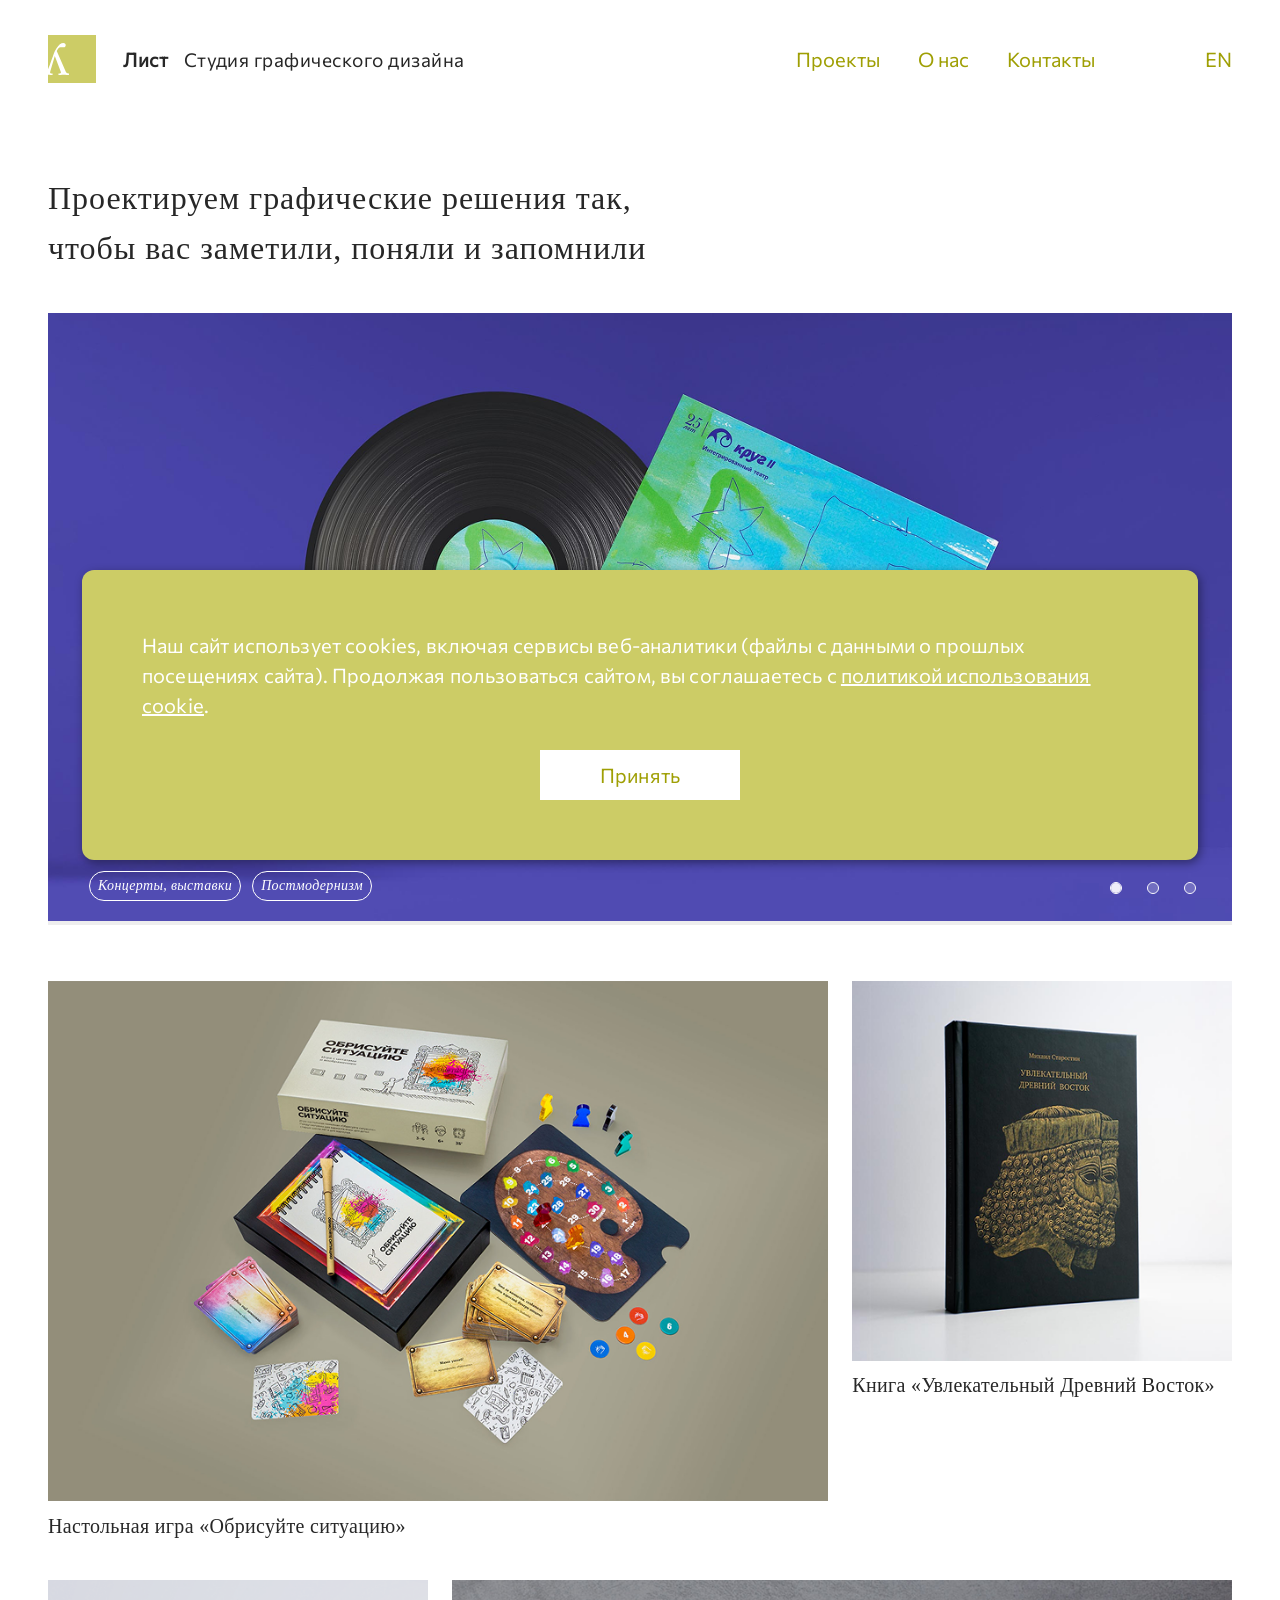
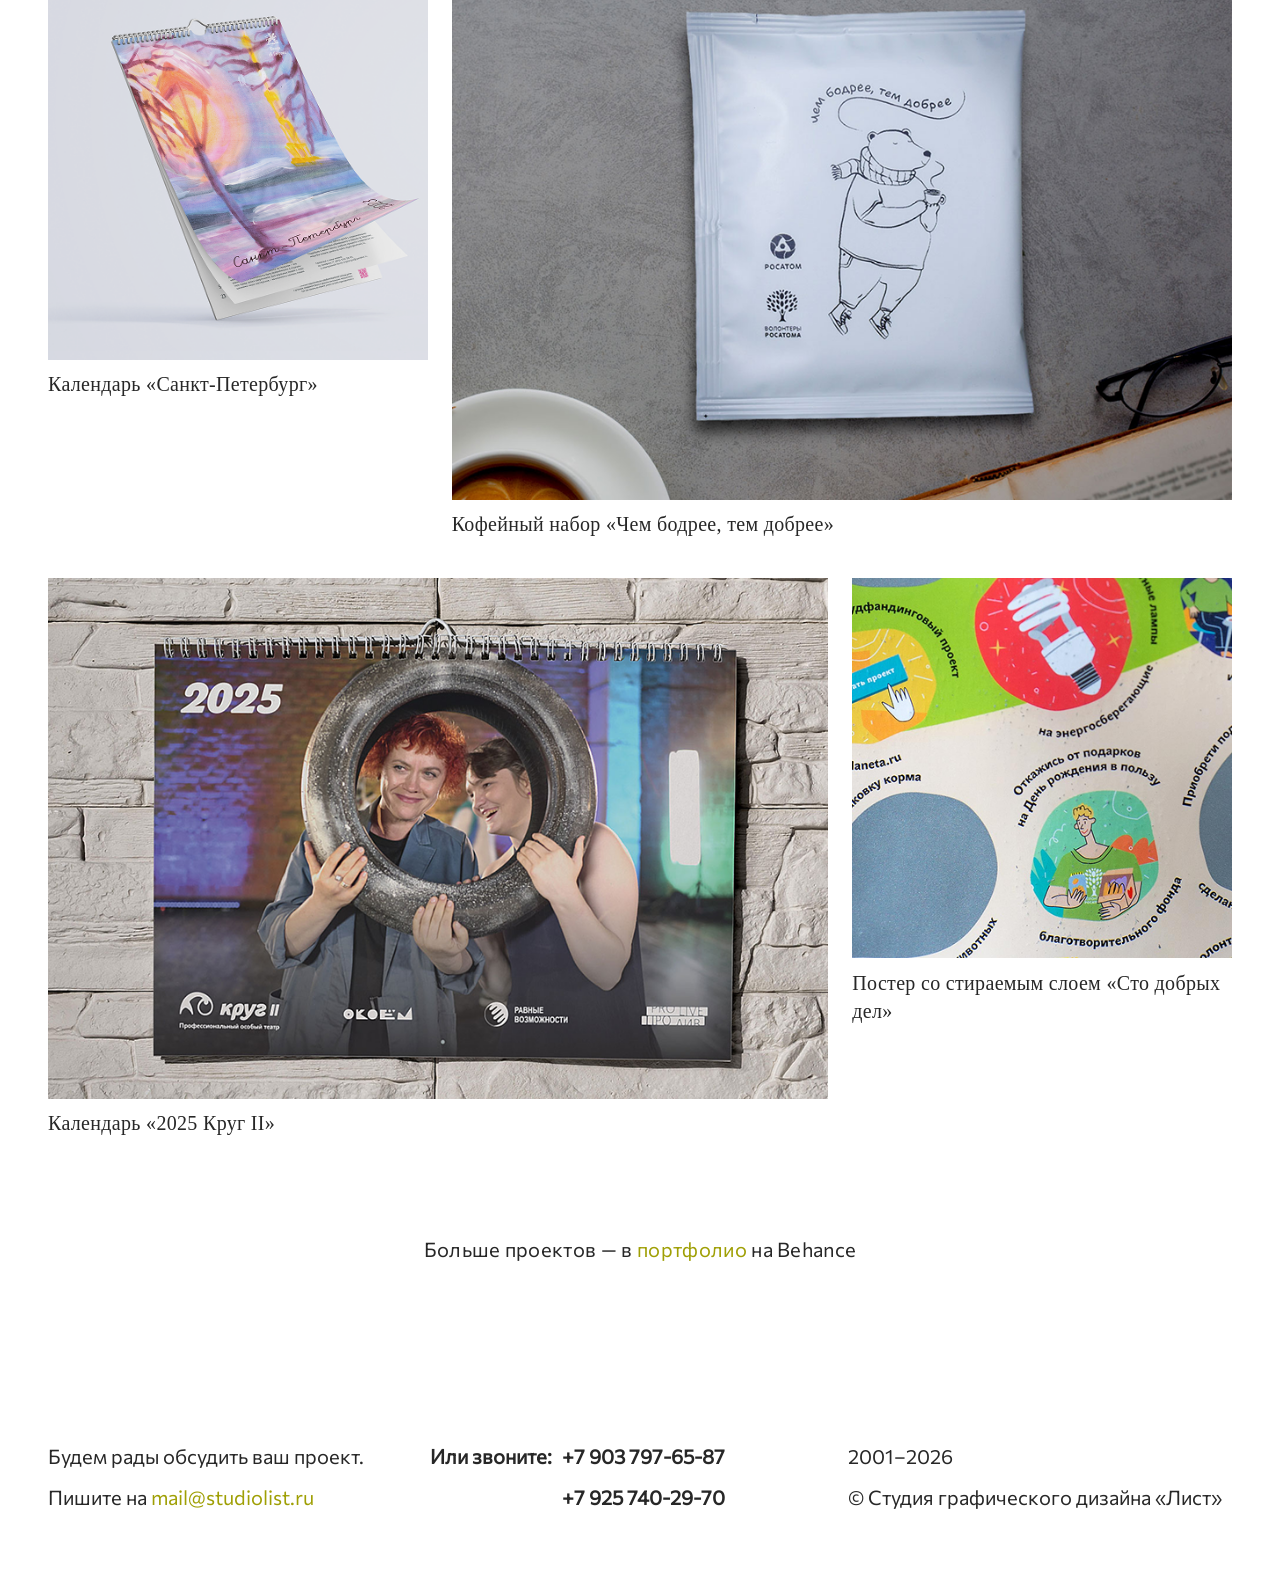
==== index.html @ 69c2a9f3 "first commit" ====
<!DOCTYPE html>
<html lang="ru">
<head>
    <meta charset="UTF-8">
    <meta name="viewport" content="width=device-width, initial-scale=1.0">
    <title>Document</title>
    <link rel="stylesheet" href="assets/styles/normalize.css">
    <link rel="stylesheet" href="assets/components/slider/itc-slider.css">
    <link rel="stylesheet" href="assets/styles/main.css">
</head>
<body class="page-content">
    <!-- Header -->
    <header class="header">

        <div class="container">
            <nav class="navbar">
                <div class="logo">
                    <div class="img-logo"><img src="assets/img/logo.svg" alt=""></div>
                    <h3 class="title-logo">
                        Лист
                    </h3>
                    <h3 class="text-logo">Студия графического дизайна</h3>
                </div>
            
                <!-- Хак для мобильного меню (checkbox) -->
                <input type="checkbox" id="menu-toggle">
                <label for="menu-toggle" class="menu-icon"></label>
                
                <ul class="menu-links">
                    <li><a href="projects.html">Проекты</a></li>
                    <li><a href="about.html">О нас</a></li>
                    <li><a href="contacts.html">Контакты</a></li>
                    <li class="lang"><a href="#">EN</a></li>
                    <div class="underbar"></div>
                </ul>
            </nav>
        </div>
    </header>



    <div class="main">

        <!-- Заголовок -->
        <section>
            <div class="container">
                <h1 class="main-title">
                    Проектируем графические решения так, <br>
                    чтобы вас заметили, поняли и запомнили
                </h1>
            </div>
        </section>

        <!-- Слайдер -->
        <section class="slider-main">
            <div class="container">

                <div class="itc-slider" data-slider="itc-slider" data-effect="fade" data-autoplay="true" data-interval="5000">
                    <div class="itc-slider-wrapper">
                        <div class="itc-slider-items">
                            <div class="itc-slider-item">
                                <div class="itc-slider-text">
                                    <a href="project_2.html" class="no-line-hover"><h3>Концерт «Абсурд и романика»</h3></a>
                                    <div class="itc-slider-tags">
                                        <a href="#" class="itc-slider-tag">
                                            Концерты, выставки
                                        </a>
                                        <a href="#" class="itc-slider-tag">
                                            Постмодернизм
                                        </a>
                                    </div>
                                </div>
                                <img src="assets/img/slider/Rectangle 11.png" alt="">
                            </div>
                            <div class="itc-slider-item">
                                <div class="itc-slider-text">
                                    <a href="project_1.html"><h3>Книга для детей «Сквозь лёд»</h3></a>
                                    <div class="itc-slider-tags">
                                        <a href="#" class="itc-slider-tag">
                                            Многостраничные  публикации
                                        </a>
                                        <a href="#" class="itc-slider-tag">
                                            Образование
                                        </a>
                                    </div>
                                </div>
                                <img src="assets/img/slider/SLIDER.png" alt="">
                            </div>
                            <div class="itc-slider-item">
                                <div class="itc-slider-text">
                                    <h3>Настольная игра «Эконариум»</h3>
                                    <div class="itc-slider-tags">
                                        <a href="#" class="itc-slider-tag">
                                            Настольные игры
                                        </a>
                                        <a href="#" class="itc-slider-tag">
                                            Образование
                                        </a>
                                    </div>
                                </div>
                                <img src="assets/img/slider/Rectangle 12.png" alt="">
                            </div>
                        </div>
                    </div>
                    <ol class="itc-slider-indicators">
                        <li class="itc-slider-indicator" data-slide-to="0"></li>
                        <li class="itc-slider-indicator" data-slide-to="1"></li>
                        <li class="itc-slider-indicator" data-slide-to="2"></li>
                    </ol>
                </div>

            </div>
        </section>

        <!-- Галерея -->

        <section class="gallery">
            <div class="container">
                
                <div class="gallery-row">
                    <div class="gallery-item">
                        <a href="project_1.html">
                            <img src="assets/img/gallery/Rectangle 1.png" alt="">
                        </a>
                        <h3 class="gallery-item-title">
                            Настольная игра «Обрисуйте ситуацию»
                        </h3>
                    </div>
                    <div class="gallery-item">
                        <a href="project_2.html">
                            <img src="assets/img/gallery/Rectangle 2.png" alt="">
                        </a>
                        <h3 class="gallery-item-title">
                            Книга «Увлекательный Древний Восток»
                        </h3>
                    </div>
                </div>
                
                <div class="gallery-row">
                    <div class="gallery-item">
                        <a href="project_2.html">
                            <img src="assets/img/gallery/Rectangle 3.png" alt="">
                        </a>
                        <h3 class="gallery-item-title">
                            Календарь «Санкт-Петербург» 
                        </h3>
                    </div>
                    <div class="gallery-item">
                        <a href="#">
                            <img src="assets/img/gallery/Rectangle 4.png" alt="">
                        </a>
                        <h3 class="gallery-item-title">
                            Кофейный набор «Чем бодрее, тем добрее»
                        </h3>
                    </div>
                </div>
                
                <div class="gallery-row">
                    <div class="gallery-item">
                        <a href="#">
                            <img src="assets/img/gallery/Rectangle 5.png" alt="">
                        </a>
                        <h3 class="gallery-item-title">
                            Календарь «2025 Круг II»
                        </h3>
                    </div>
                    <div class="gallery-item">
                        <a href="#">
                            <img src="assets/img/gallery/Rectangle 6.png" alt="">
                        </a>
                        <h3 class="gallery-item-title">
                            Постер со стираемым слоем «Сто добрых дел»
                        </h3>
                    </div>
                </div>

            </div>
        </section>
        
        <section class="behance">
            <div class="container">
                <h4 class="behance-text">
                    Больше проектов — в <a href="#">портфолио</a> на Behance
                </h4>
            </div>
        </section>

    </div>



    <footer class="footer">
        <div class="container">
            <div class="footer-flex"><div class="footer-flex-2">
                <div class="footer-col-1">
                    <p>
                        Будем рады обсудить ваш проект.
                    </p>
                    <p>
                        Пишите на <a href="mailto:mail@studiolist.ru">mail@studiolist.ru</a>
                    </p>
                </div>
                <div class="footer-col-2">
                    <div>
                        <p>
                            Или звоните: 
                        </p>
                    </div>
                    <div>
                        <p>
                            +7 903 797-65-87
                        </p>
                        <p>
                            +7 925 740-29-70
                        </p>
                    </div>
                </div></div>
                <div class="footer-col-3">
                    <p>
                        2001–2026
                    </p>
                    <p>
                        © Студия графического дизайна «Лист» 
                    </p>
                </div>
            </div>
        </div>
    </footer>

    <!-- START Cookie-Alert -->
    <div id="cookie_note">
        <p>Наш сайт использует cookies, включая сервисы веб-аналитики (файлы с данными о прошлых посещениях сайта). Продолжая пользоваться сайтом, вы соглашаетесь с <a href="/policy-cookie.html">политикой использования cookie</a>.</p>
        <button class="button cookie_accept">Принять</button>
    </div>
    <!-- END Cookie-Alert -->

    
    <!-- Подключение JavaScript -->
    <script src="assets/components/slider/itc-slider.js" defer></script>
    <script src="assets/scripts/scripts.js"></script>


</body>
</html>
---- assets/components/slider/itc-slider.css ----
/**
 * ItcSlider
 * @version 1.0.1
 * @author https://github.com/itchief
 * @copyright Alexander Maltsev 2020 - 2023
 * @license MIT (https://github.com/itchief/ui-components/blob/master/LICENSE)
 * @tutorial https://itchief.ru/javascript/slider
 */

.itc-slider {
  position: relative;
}

.itc-slider-wrapper {
  overflow: hidden;
  background-color: #eee;
}

.itc-slider-items {
  display: flex;
  transition: transform 0.5s ease;
  will-change: transform;
}

.itc-slider-transition-none {
  transition: none;
}

.itc-slider-item {
  flex: 0 0 100%;
  max-width: 100%;
  user-select: none;
  will-change: transform;
}

/* кнопки влево и вправо */
.itc-slider-btn {
  position: absolute;
  top: 50%;
  display: flex;
  justify-content: center;
  align-items: center;
  width: 40px;
  height: 50px;
  color: #fff;
  text-align: center;
  background: rgb(0 0 0 / 20%);
  border: none;
  transform: translateY(-50%);
  cursor: pointer;
}

.itc-slider-btn-hide {
  display: none;
}

.itc-slider-btn-prev {
  left: 0;
}

.itc-slider-btn-next {
  right: 0;
}

.itc-slider-btn:hover,
.itc-slider-btn:focus {
  color: #fff;
  text-decoration: none;
  background: rgb(0 0 0 / 30%);
  outline: 0;
}

.itc-slider-btn::before {
  content: "";
  display: inline-block;
  width: 20px;
  height: 20px;
  background: transparent no-repeat center center;
  background-size: 100% 100%;
}

.itc-slider-btn-prev::before {
  background-image: url("data:image/svg+xml;charset=utf8,%3Csvg xmlns='http://www.w3.org/2000/svg' fill='%23fff' viewBox='0 0 8 8'%3E%3Cpath d='M5.25 0l-4 4 4 4 1.5-1.5-2.5-2.5 2.5-2.5-1.5-1.5z'/%3E%3C/svg%3E");
}

.itc-slider-btn-next::before {
  background-image: url("data:image/svg+xml;charset=utf8,%3Csvg xmlns='http://www.w3.org/2000/svg' fill='%23fff' viewBox='0 0 8 8'%3E%3Cpath d='M2.75 0l-1.5 1.5 2.5 2.5-2.5 2.5 1.5 1.5 4-4-4-4z'/%3E%3C/svg%3E");
}

/* индикаторы */
.itc-slider-indicators {
  position: absolute;
  right: 24px;
  bottom: 8px;
  z-index: 15;
  display: flex;
  justify-content: center;
  padding-left: 0;
  list-style: none;
}

.itc-slider-indicator {
  flex: 0 1 auto;
  box-sizing: content-box;
  width: 10px;
  height: 10px;
  border-radius: 50%;
  margin-right: 12px;
  margin-left: 13px;
  text-indent: -999px;
  background-color: rgb(255 255 255 / 20%);
  background-clip: padding-box;
  border: 1px solid #fff;
  cursor: pointer;
}

.itc-slider-indicator-active {
  background-color: rgb(255 255 255 / 90%);
}

.itc-slider-text {
  position: absolute;
    left: 41px;
    bottom: 24px;
  color: #fff;
}

.itc-slider-text h3 {

  font-family: 'Merriweather', serif;
  font-style: normal;
  font-weight: 100;
  font-size: 20px;
  line-height: 28px;
  color: #FFFFFF;
  letter-spacing: 0.03rem;
    margin-bottom: 12px;

}

.itc-slider-tags {
  display: flex;
}

.itc-slider-tag {
display: block;
border: 1px solid #fff;
padding: 0 8px;
margin-right: 11px;
border-radius: 15px;
font-family: 'Merriweather-Italic', serif;
font-style: italic;
font-weight: 400;
font-size: 14px;
line-height: 28px;
color: #FFFFFF;
  letter-spacing: 0.02rem;
}

@media screen and (max-width: 480px) {
  .itc-slider-text {
    display: none;
  }
}

/* ============================= */
/* FADE EFFECT */
/* ============================= */

.itc-slider-effect-fade .itc-slider-items {
  display: block;
  position: relative;
  transform: none !important;
}

.itc-slider-effect-fade .itc-slider-item {
  position: absolute;
  top: 0;
  left: 0;
  opacity: 0;
  transition: opacity 0.6s ease, filter 0.6s ease;
  width: 100%;
  filter: blur(8px);
}

.itc-slider-effect-fade .itc-slider-item.itc-slider-item-active {
  position: relative;
  opacity: 1;
  z-index: 2;
  filter: blur(0);
}
---- assets/styles/main.css ----
/* General */

:root {

    --mustard: #CCCC66;
    --mustard-dark: #9F9F04;
    --black: #272727;
    --grey: #D9D9D9;
    --grey-dark: #9D9D9D;
    --white: #fff;
    --cookie-bg-color: #E5E5E5;

    
    --accent-color: #fff;
    /* --header-color: rgba(255, 255, 255, 0.85); */
    --text-color: #272727;
    --link-menu-color: #9F9F04;
    --logo-tags-color: #CCCC66;
    --bg-img: none;
    
}


html {
    box-sizing: border-box;
}
 *, *::before, *::after {
    box-sizing: inherit;
}

body {
    display: flex;
    flex-direction: column;
    min-height: 100vh; /* Минимальная высота - вся видимая область */
    margin: 0;
    margin-top: 163px;
}

body, body .header {
    background-color: var(--accent-color);
}

.main {
  flex-grow: 1; /* Контент растягивается */
}

.footer {
  flex-shrink: 0; /* Футер не сжимается */
}

.container {
    max-width: 1440px;
    width: 100%;
    padding: 0 48px;
    margin: 0 auto;
}


.container-text {
    max-width: 1116px;
    padding: 0 20px;
    margin: 0 auto;
}


a {
    color: var(--link-menu-color);
    text-decoration: none;
}
a:hover {
    text-decoration: underline;
}

p, span {
    font-family: 'Commissioner', sans-serif;
    font-style: normal;
    font-weight: 400;
    font-size: 20px;
    line-height: 30px;
    color: var(--text-color);
    letter-spacing: 0.01rem;
    margin-top: 0;
}
p {
    margin-bottom: 10px;
}

h2 {
    font-family: 'Merriweather', serif;
    font-style: normal;
    font-weight: 400;
    font-size: 32px;
    line-height: 50px;
    color: var(--text-color);
    letter-spacing: 0.08rem;
    margin-bottom: 30px;
}

h3 {
    font-family: 'Merriweather', serif;
    font-style: normal;
    font-weight: 400;
    font-size: 20px;
    line-height: 28px;
    font-feature-settings: 'cpsp' on;
    color: var(--text-color);
    letter-spacing: 0.06rem;
    margin-bottom: 13px;
    margin-top: 0;
}

h4 {
    font-family: 'Merriweather-Italic', serif;
    font-style: italic;
    font-weight: 400;
    font-size: 20px;
    line-height: 30px;
    color: var(--text-color);
    letter-spacing: 0rem;
    margin-bottom: 7px;
    margin-top: 0;
}

h5 {
    font-family: 'Commissioner', sans-serif;
    font-style: normal;
    font-weight: bold;
    font-size: 20px;
    line-height: 30px;
    color: var(--text-color);
    letter-spacing: 0rem;
    margin-bottom: 7px;
    margin-top: 0;
}

ul li, ol li {
    font-family: 'Commissioner', sans-serif;
    font-style: normal;
    font-weight: 400;
    font-size: 20px;
    line-height: 30px;
    color: var(--text-color);
    letter-spacing: 0rem;
    margin-bottom: 7px;
}

.no-line-hover:hover {
    text-decoration: none;
}

/* Header */

.header {
    position: fixed;
    top: 0;
    left: 0;
    width: 100%;
    z-index: 1000;

    background: var(--accent-color);
    /* backdrop-filter: blur(12px);
    -webkit-backdrop-filter: blur(12px); */


    transition: 
        transform 0.35s cubic-bezier(.4,0,.2,1),
        opacity 0.35s ease;

    transform: translateY(0);
    opacity: 1;


    height: 120px;
    padding-top: 35px;

}
.header.hidden {
    transform: translateY(-100%);
    opacity: 0;
}

.logo {
    display: flex;
    height: 48px;
}

.logo-link{
    display: flex;
    -webkit-transition: 0.5s ease;
    text-decoration: none;
}
.logo-link:hover {
    text-decoration: none;
}

.img-logo > * {
    width: 48px;
    height: 48px;
    /* background-color: var(--logo-tags-color); */
    margin-right: 27px;
}

.title-logo,.text-logo {
    letter-spacing: 0.03rem;
    margin-top: 10px;
    font-weight: 400;
    font-size: 19px;
    font-family: Commissioner, sans-serif;
    font-weight: 400;
    line-height: 30px;
}

.title-logo {
    margin-right: 15px;
    letter-spacing: 0.04rem;
    font-weight: 900;
    font-family: Commissioner, sans-serif;
}

/* Navbar */

.navbar {
    display: flex;
    justify-content: space-between;
}

.menu-links {
    margin: 9px 0 0 0;
    list-style: none;
    letter-spacing: 0rem;
    position: relative;
    padding-left: 0;
}

.menu-links a {
    text-decoration: none;
}


.underbar{
  width: 0;
  height: 5px;
  background: rgba(100,100,200,0);
  bottom: 0;
  position: absolute;
  -webkit-transition: 0.5s ease;
}

.menu-links li {
  float: left;
  padding: 0 19px;
  -webkit-transition: 0.5s ease;
  font-size: 20px;
    letter-spacing: 0rem;

}


  .menu-links li:nth-of-type(1):hover ~ .underbar{
    right: 356px;
    width: 82px;
    background: var(--link-menu-color);
  }

  .menu-links li:nth-of-type(2):hover ~ .underbar{
    right: 266px;
    width: 50px;
    background: var(--link-menu-color);
  }
  .menu-links li:nth-of-type(3):hover ~ .underbar{
    right: 137px;
    width: 89px;
    height: 1px;
    background: var(--link-menu-color);
  }
  .menu-links li:nth-of-type(4):hover ~ .underbar{
    right: 0px;
    width: 25px;
    height: 1px;
    background: var(--link-menu-color);
  }

.menu-links a, .menu-links a:hover {
    text-decoration: none;
    color: var(--link-menu-color);
}

.menu-links li.lang {
    padding: 0 0 0 91px;
}

#menu-toggle, .menu-icon {
    display: none;
    width: 30px;
    height: 13px;
    position: relative;
    cursor: pointer;
    margin-top: 15px;
}
.menu-icon::before,
.menu-icon::after {
    content: "";
    position: absolute;
    left: 0;
    width: 100%;
    height: 2px;
    background-color: var(--link-menu-color);
  transition: all 0.5s ease-in-out;
}
.menu-icon::after {
    bottom:0;
}

#menu-toggle:checked ~ .menu-icon::before {
  transform: translateY(3px) rotate(45deg); /* Поворот верхней */
}

#menu-toggle:checked ~ .menu-icon::after {
  transform: translateY(-8px) rotate(-45deg); /* Поворот нижней */
}

/* section */

h1.main-title {
    margin-top: 10px;
    letter-spacing: 0.06rem;
    font-family: 'Merriweather', serif;
    font-style: normal;
    font-weight: 400;
    font-size: 32px;
    line-height: 50px;
    color: var(--text-color);
}

.page-title {
    margin: 0 0 0 21px;
    letter-spacing: 0.08rem;
    font-family: 'Merriweather', serif;
    font-style: normal;
    font-weight: 400;
    font-size: 44px;
    color: var(--text-color);
}
.container-text .page-title {
    margin: 0;
}


/* Footer */

.footer {
    margin-bottom: 50px;
    margin-top: 177px;
}

.footer p {
    font-family: 'Commissioner', sans-serif;
    font-style: normal;
    font-weight: 400;
    font-size: 20px;
    line-height: 30px;
    color: var(--text-color);
    letter-spacing: 0rem;
    margin: 0 10px 11px 0;
}

.footer .footer-col-2 p {
    white-space: nowrap;
}

.footer-flex, .footer-flex-2 {
    display: flex;
    justify-content: space-between;
    gap: 40px;
    align-items: flex-end;
}

.footer-flex-2 {
    width: 58%;
}

.footer-col-2 {
    display: flex;
    flex-wrap: wrap;
}

.footer-col-2 p {
    font-weight: bold;
}


/* Slider */

.slider-main {
    position: relative;
    margin-top: 40px;
}

.slider-main .itc-slider-item {
  flex: 0 0 100%;
}
.slider-main .itc-slider-item img {
  width: 100%;
}

/* Gallery */

.gallery {
    margin-top: 56px;
}

.gallery-row {
    display: flex;
    gap: 24px;
  justify-content: space-between;
}

.gallery-item {
    margin-bottom: 34px;
    -webkit-transition: 0.5s ease;
}

.gallery-item img {
    width: 100%;
    align-self: center;
  -webkit-transition: 0.5s ease;
}

.gallery-row:nth-child(odd) .gallery-item:first-child,
.gallery-row:nth-child(even) .gallery-item:last-child {
    max-width: 888px;
    width: 67.27%;
}

.gallery-row:nth-child(odd) .gallery-item:last-child,
.gallery-row:nth-child(even) .gallery-item:first-child {
    max-width: 432px;
    width: 32.73%;
}

.gallery-item-title {
    font-family: 'Merriweather', serif;
    font-style: normal;
    font-weight: 400;
    font-size: 20px;
    line-height: 28px;
    color: var(--text-color);
    letter-spacing: 0.02rem;
    margin: 6px 0;
}

.gallery-item img:hover {
    transform: scale(1.03);

}



/* Behance */

.behance {
    margin: 57px auto 0;
}

.behance-text {
    font-family: 'Commissioner', sans-serif;
    font-style: normal;
    font-weight: 400;
    font-size: 20px;
    line-height: 30px;
    color: var(--text-color);
    letter-spacing: 0.02rem;
    margin: 0;
    text-align: center;
}


/* about */

body#about, body#about .header {
    background-color: var(--logo-tags-color);
}

.about .intro {
    margin: 58px auto 62px;
    max-width: 848px;
}


.col-2 {
    display: flex;
    flex-wrap: wrap;
    gap: 26px;
}
.col-2 > * {
  width:calc( ( 100% - 52px ) / 2 );
}

.why-we .col-2 > * {
    margin-bottom: 25px;
}

.why-we .col-2 {
    margin-bottom: 25px;
}

.services {
    margin-bottom: 54px;
}

.col-3 {
    display: flex;
    flex-wrap: wrap;
    gap: 26px;
}
.col-3 > * {
  width:calc( ( 100% - 52px ) / 3 );
}

.services ul li {
    font-weight: bold;
}

.services ul {
  list-style-type: none;
  margin: 0;
  padding: 0; 
}

.services ul li::before {
    content: "-";
    color: var(--text-color);
    font-weight: bold;
    display: inline-block;
    width: 1em;
}

.team {
    margin-bottom: 33px;
}

.team h3 {
    letter-spacing: 0.02rem;
    margin-top: 15px;
    margin-bottom: 2px;
}
.team span {
    letter-spacing: 0rem;
}

.team .col-3 {
    gap: 62px;
    row-gap: 30px;
}
.team  .col-3 > * {
  width:calc( ( 100% - 124px ) / 3 );
}

.team img {
    width: 100%;
}

.team-item {
    margin-top: 10px;
}

/* cookie */

body#cookie, body#cookie .header {
    background-color: var(--cookie-bg-color);
}

.cookie-list {
    margin-left: 50px;
}

.cookie-list h2 {
    letter-spacing: 0.06rem;
    margin-bottom: 20px;
}
.cookie-list li {
    margin-bottom: 38px;
}

.cookie-list li::marker {
    font-family: 'Merriweather', serif;
    font-style: normal;
    font-weight: 400;
    font-size: 27px;
    line-height: 50px;
    color: var(--text-color);
    letter-spacing: 0.08rem;
}

#cookie_note {
    /* display: none; */
    /* bottom: 40px; */
    display: flex;
    bottom: -400px;
    -webkit-transition: 1.5s ease;

    position: fixed;
    flex-wrap: wrap;
    flex-direction: column;
    left: 50%;
    z-index: 100;
    margin: 0 auto;
    max-width: 1116px;
    width: 90%;
    transform: translateX(-50%);
    padding: 60px;
    background-color: var(--logo-tags-color);
    border-radius: 12px;
    box-shadow: 2px 3px 10px rgba(0, 0, 0, 0.4);
}

#cookie_note p {
    color: rgb(255, 255, 255);
}

#cookie_note a {
    color:#fff;
    text-decoration: underline;
}

.cookie_accept {
    cursor: pointer;
    background-color: #fff;
    border: none;
    padding: 10px 60px;
    color: var(--link-menu-color);
    margin: 20px auto 0;
    font-family: 'Commissioner', sans-serif;
    font-style: normal;
    font-weight: 400;
    font-size: 20px;
    line-height: 30px;
    letter-spacing: 0.01rem;
}

#cookie_note.show {
    display: flex;
    bottom: 40px;
}


/* Contacts */

.contacts .intro {
    max-width: 848px;
}
.contacts .intro h2 {
    margin-bottom: 50px;
}
.contacts .intro .col-2 div:last-child p:first-child {
    font-weight: normal;
}

/* Project */

.introtag {
    display: flex;
    gap: 20px;
    margin-top: 57px;
    margin-left: 21px;
}
.p-tags {
    max-width: 40%;
    width: 100%;
}
.p-intro p {
    font-weight: bold;
}
.main-tags, .second-tags {
    display: flex;
    flex-wrap: wrap;
    gap: 0;
    row-gap: 10px;
}
.tag-project {
    display: block;
    border: 1px solid var(--logo-tags-color);
    padding: 0 8px;
    margin-right: 11px;
    border-radius: 15px;
    font-family: 'Merriweather-Italic', serif;
    font-style: italic;
    font-weight: 400;
    font-size: 14px;
    line-height: 28px;
    color: var(--logo-tags-color);
    letter-spacing: 0.02rem;
    white-space: nowrap;
}
.second-tags {
    margin-top: 10px;
}

.hero-img img {
    margin-top: 60px;
    width: 100%;
}

.p-description {
    margin-top: 56px;
    max-width: 848px;
    margin-left: 34%;
}
.p-description p {
    margin-bottom: 12px;
    letter-spacing: 0;
}

.p-gallery {
    margin-top: 71px;
}
.p-gallery-row-1,
.p-gallery-row-2 {
    margin-bottom: 25px;
}
.p-gallery-item  img {
    width: 100%;
}
.p-gallery-row-2 {
    display: flex;
    gap: 25px;
  justify-content: space-between;
}

.p-details {
    margin-top: 67px;
    display: flex;
    gap: 26px;
    row-gap: 0;
}
.p-details > * {
    width:calc( ( 100% - 52px ) / 3 );
}

.p-detail-1 > *,
.p-detail-2 > *,
.p-detail-3 > * {
    display: flex;
    gap: 10px;
    margin-bottom: 3px;
    white-space: nowrap;
}

.p-detail-3 > * {
    flex-direction: column;
    flex-wrap: wrap;
    row-gap: 0;
    margin-bottom: 10px;
}
.p-detail-3 h4 {
    margin-bottom: 0;
}
.p-detail-3 h5 {
    margin-bottom: 0;
    white-space: wrap;
}


/* Services */


.intro {
    margin: 58px auto 62px;
}

.intro p {
    font-weight: bold;
}


/* Media */

@view-transition {
  navigation: auto;
}

@font-face {
    font-family: "Commissioner"; 
    src: url("./fonts/Commissioner.ttf") format("truetype"); 
    font-style: normal; 
    font-weight: normal; 
}

@font-face {
  font-family: "Merriweather";
  src: url("fonts/Merriweather-VariableFont.ttf");
  font-weight: normal;
}

@font-face {
  font-family: "Merriweather-Italic";
  src: url("fonts/Merriweather-Italic-VariableFont.ttf");
  font-weight: normal;
}

@media screen and (max-width: 1000px) {

    /* General */

    body {
        margin-top: 158px;
    }

    .container {
        padding: 0 30px;
    }

    /* Header */

    .header {
        height: 115px;
        padding-top: 30px;
    }

    .text-logo {
        display: none;
    }

    /* Footer */
    
    .footer-flex-2 {
        width: 100%;
    }

    /* Gallery */

    .gallery-row {
        gap: 20px;
    }

    /* Project */

    .introtag {
        display: flex;
        gap: 20px;
        margin-top: 57px;
        margin-left: 0;
    }
    .p-tags {
        max-width: 100%;
        width: 100%;
    }
    .introtag > * {
    width:calc( ( 100% - 40px ) / 2 );
    }
    .p-description {
        margin-left: 20px;
        margin-right: 20px;
    }
    
}

@media screen and (max-width: 768px) {

    /* General */

    body {
        margin-top: 110px;
    }
    
    .container {
        padding: 0 20px;

    .page-title {
        margin: 0 auto;
        text-align: center;
    }
    }

    /* Header */

    .header {
        height: 85px;
        padding-top: 20px;
        font-size: 16px;
    }

    .title-logo, .text-logo {
        margin-top: 5px;
    }
    
    .text-logo {
        display: block;
    }
    
    .img-logo > * {
        width: 40px;
        height: 40px;
    }

  .menu-links {
    height: 100%;
    transition: right 0.5s ease;
    position: fixed;
    right: -370px;
    width: 360px;
    height: 100vh;
    display: flex;
    top: 65px;
    flex-direction: column;
    background-color: var(--logo-tags-color);
    color: #fff;
    z-index: 100;
    padding: 57px 70px;
  }

  .menu-links li {
    padding: 0 0 15px 0;
    font-size: 24px;
    font-weight: bold;
  }

  .menu-links li.lang {
    padding: 45px 0 0 0;
    margin: 0;
  }

  .menu-links li a {
    color: #fff;
  }

  .menu-icon {
    display: block; /* Показываем бургер-иконку */
    cursor: pointer;
  }

  /* Показываем меню при клике на checkbox */
    #menu-toggle:checked ~ .menu-links {
    display: flex;
    right: 0px;
  }

  /* Footer */

  .footer-flex {
    align-items: start;
    flex-wrap: wrap;
  }
  .footer-flex-2 {
    align-items: start;
    flex-wrap: nowrap;
  }
  
  .footer-col-1 {
    flex-grow: 2;
  }
  
    .footer-col-2 {
        flex-grow: 1;
    }

  /* Slider */

  .slider-main .itc-slider-item img {
        height: 350px;
        object-fit: cover;
    }


    /* About */

    
    .col-3, .team .col-3 {
        gap: 40px;
    }
    .col-3 > *, .team  .col-3 > * {
    width:calc( ( 100% - 40px ) / 2 );
    }

    /*Cookie  */

    #cookie_note {
        padding: 30px;
        width: 95%;
    }
        
    #cookie_note.show {
        bottom: 20px;
    }

    
    /* Project */

    
    .introtag {
        display: flex;
        flex-direction: column;
        gap: 20px;
    }
    .introtag > * {
    width:100%;
    }

    .p-gallery {
        margin-top: 51px;
    }
    .p-description {
        margin-top: 46px;
    }

    .p-details {
        flex-wrap: wrap;
        gap: 40px;
    }
    .p-details > * {
    width:calc( ( 100% - 40px ) / 2 );
    }
    
    
}

@media screen and (max-width: 480px) {

    /* General */

    body {
        margin-top: 106px;
    }
    
    .container, .container-text {
        padding: 0 15px;
    }

    h2 {
        margin-bottom: 21px;
    }
    
    h3 {
        letter-spacing: 0rem;
    }
    

    p {
        font-size: 18px;
        line-height: 26px;
    }

    .page-title {
        font-size: 36px;
    }

    p, span {
        font-size: 18px;
    }

    h2 {
        font-size: 28px;
    }

    /* Header */
    
    .header {
        height: 80px;
        font-size: 14px;
    }

    .title-logo, .text-logo {
        margin-top: 2px;
    }
    
    .text-logo {
        display: none;
    }
    
    .img-logo > * {
        width: 36px;
        height: 36px;
    }

    #menu-toggle, .menu-icon {
        margin-top: 13px;
    }

    /* section */

    .main-title {
        font-size: 20px;
    }
    
    /* Footer */
 
    .footer {
        margin-top: 120px;
    }

    .footer-flex-2 {
        gap: 15px;
    }

    .footer p {
        font-size: 18px;
    }

    /* Slider */

    .slider-main .container {
        padding: 0;
    }
    
    /* Gallery */

    .gallery-row {
        flex-direction: column;
        gap: 0;
    }

    .gallery-item-title {
        font-size: 16px;
    }

    .gallery-item {
        margin-bottom: 30px;

    }
    
    .gallery-row:nth-child(odd) .gallery-item:first-child,
    .gallery-row:nth-child(even) .gallery-item:last-child,
    .gallery-row:nth-child(odd) .gallery-item:last-child,
    .gallery-row:nth-child(even) .gallery-item:first-child {
        width: 100%;
        max-width: 100%;
    }
    
    .gallery-item img {
        object-fit: cover;
        width: 100%;
        height: 297px;
    }

    /* Behance */

    .behance-text {
        font-size: 18px;
    }

    /* About */

    
    .col-2, .col-3, .team .col-3 {
        gap: 0;
        flex-direction: column;
    }

    .col-3 {
        align-items: center;
        justify-content: center;}

    .col-2 > *, .col-3 > *, .team  .col-3 > * {
        width:auto;flex: 1;
    }


    .team {
        margin-bottom: 0px;
    }

    .team-item:first-child  {
        margin-top: 18px;
    }

    .team-item  {
        margin-top: 40px;
    }

    .team-item img {
        max-width: 220px;
    }
    
    .intro {
        margin-top: 48px;
        margin-bottom: 33px;
    }

    .why-we .col-2 > * {
        margin-bottom: 19px;
    }

    .why-we .col-2 div:last-child {
        margin-bottom: 6px;
    }

    .services {
        margin-bottom: 37px;
    }

    .services h2 {
        margin-bottom: 30px;
    }

    .services > ul:first-child {
        margin-top: 9px;
    }

    .services .col-3 > * {
        max-width: 336px;
        width: 100%;
    }

    .services li {
        margin-bottom:6px;
    }

    /* cookie */

    .cookie-list {
        margin-left: 20px;
    }
    .cookie-list h2 {
        font-size: 25px;
        margin-top: 50px;
        line-height: 30px;
    }
    .cookie-list li::marker {
        font-size: 22px;
    }


    /* Project */
    
    .p-details {
        flex-direction: column;
        gap: 40px;
    }
    .p-details > * {
        width:100%;
    }
    .p-gallery-row-2 {
        flex-direction: column;
    }
    .p-description {
        margin-left: 0;
        margin-right: 0;
    }
}

@media screen and (max-width: 360px) {

    /* General */

    body {
        margin-top: 96px;
    }
    
    .container {
        padding: 0 10px;
    }
    
    /* Header */

    .header {
        height: 80px;
    }
    
    .text-logo {
        display: none;
    }

    .menu-links {
        width: 100%;
    }

    /* Footer */
    
    .footer p {
        font-size: 17px;
    }

    /* Slider */

    .slider-main .container {
        padding: 0;
    }

  /* Footer */

  .footer-flex-2 {
    flex-wrap: wrap;
  }


    /* cookie */

    .cookie-list {
        margin-left: 0;
    }


}
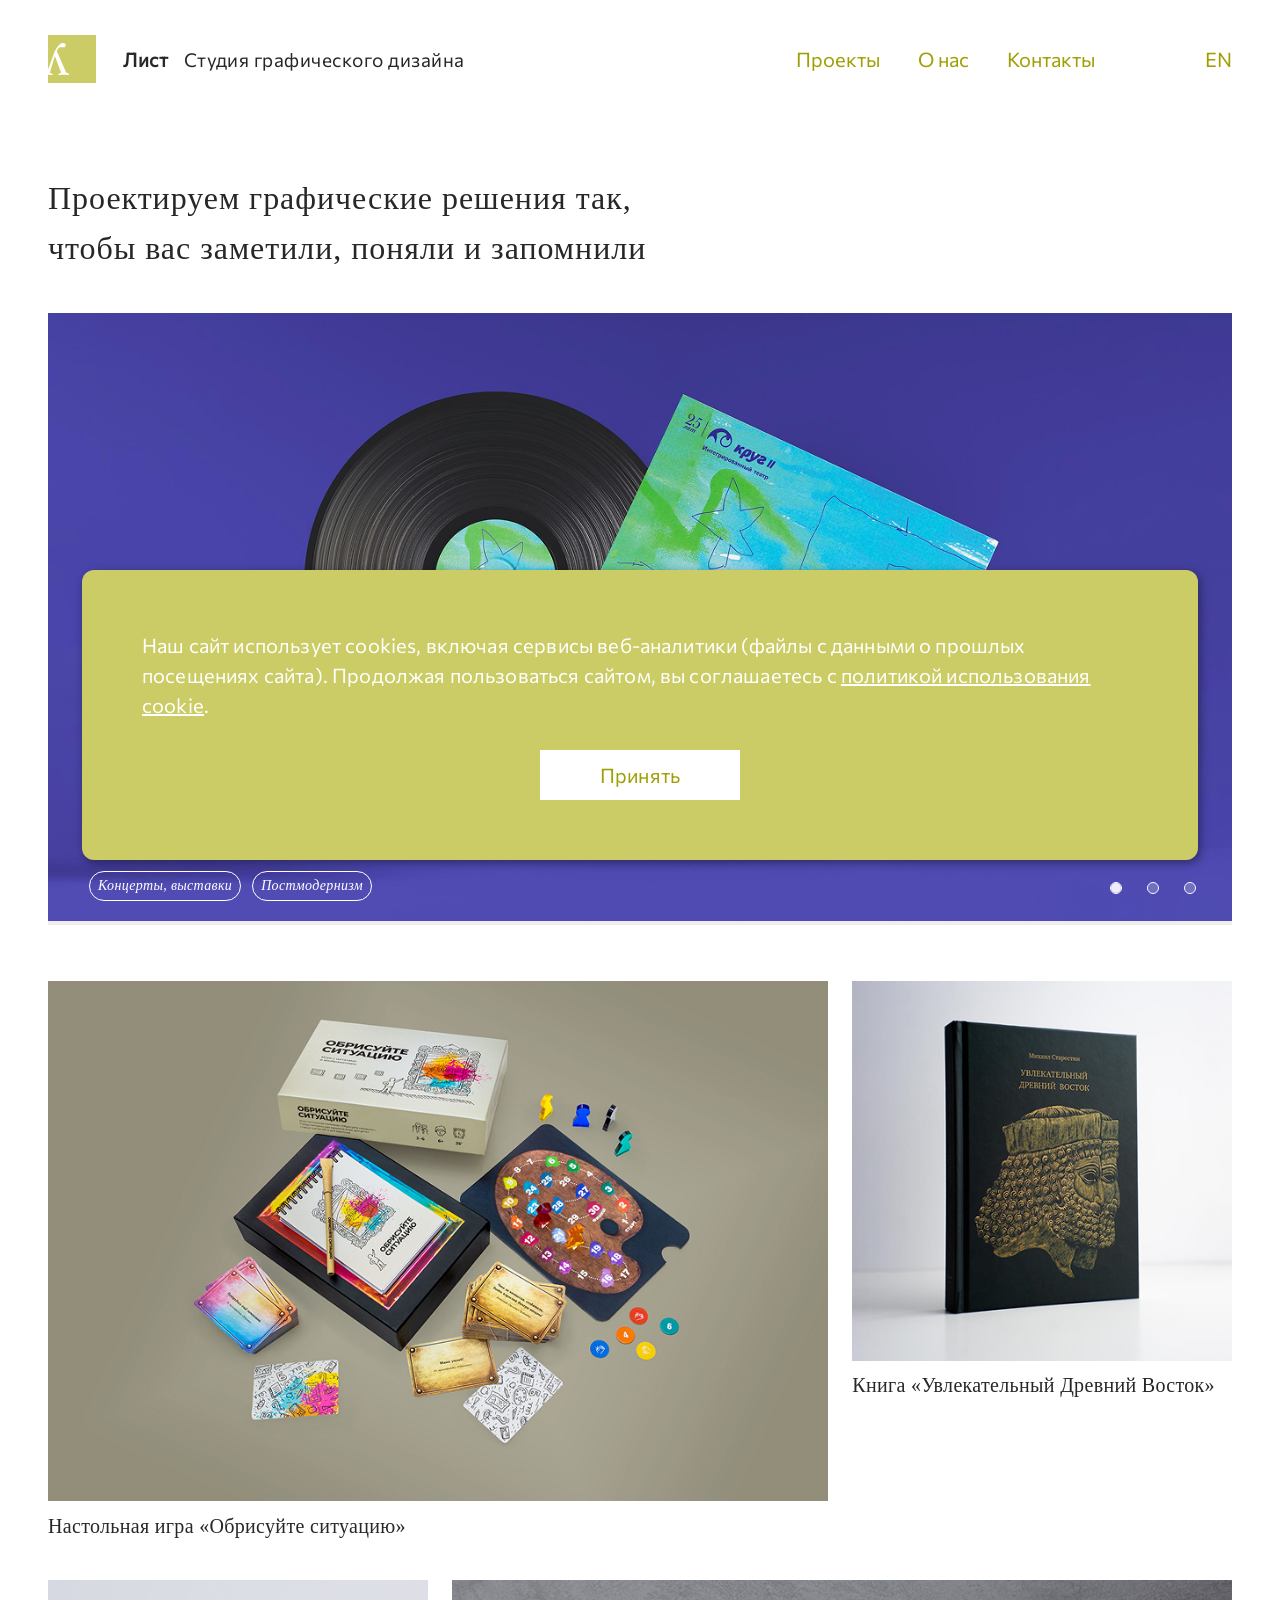
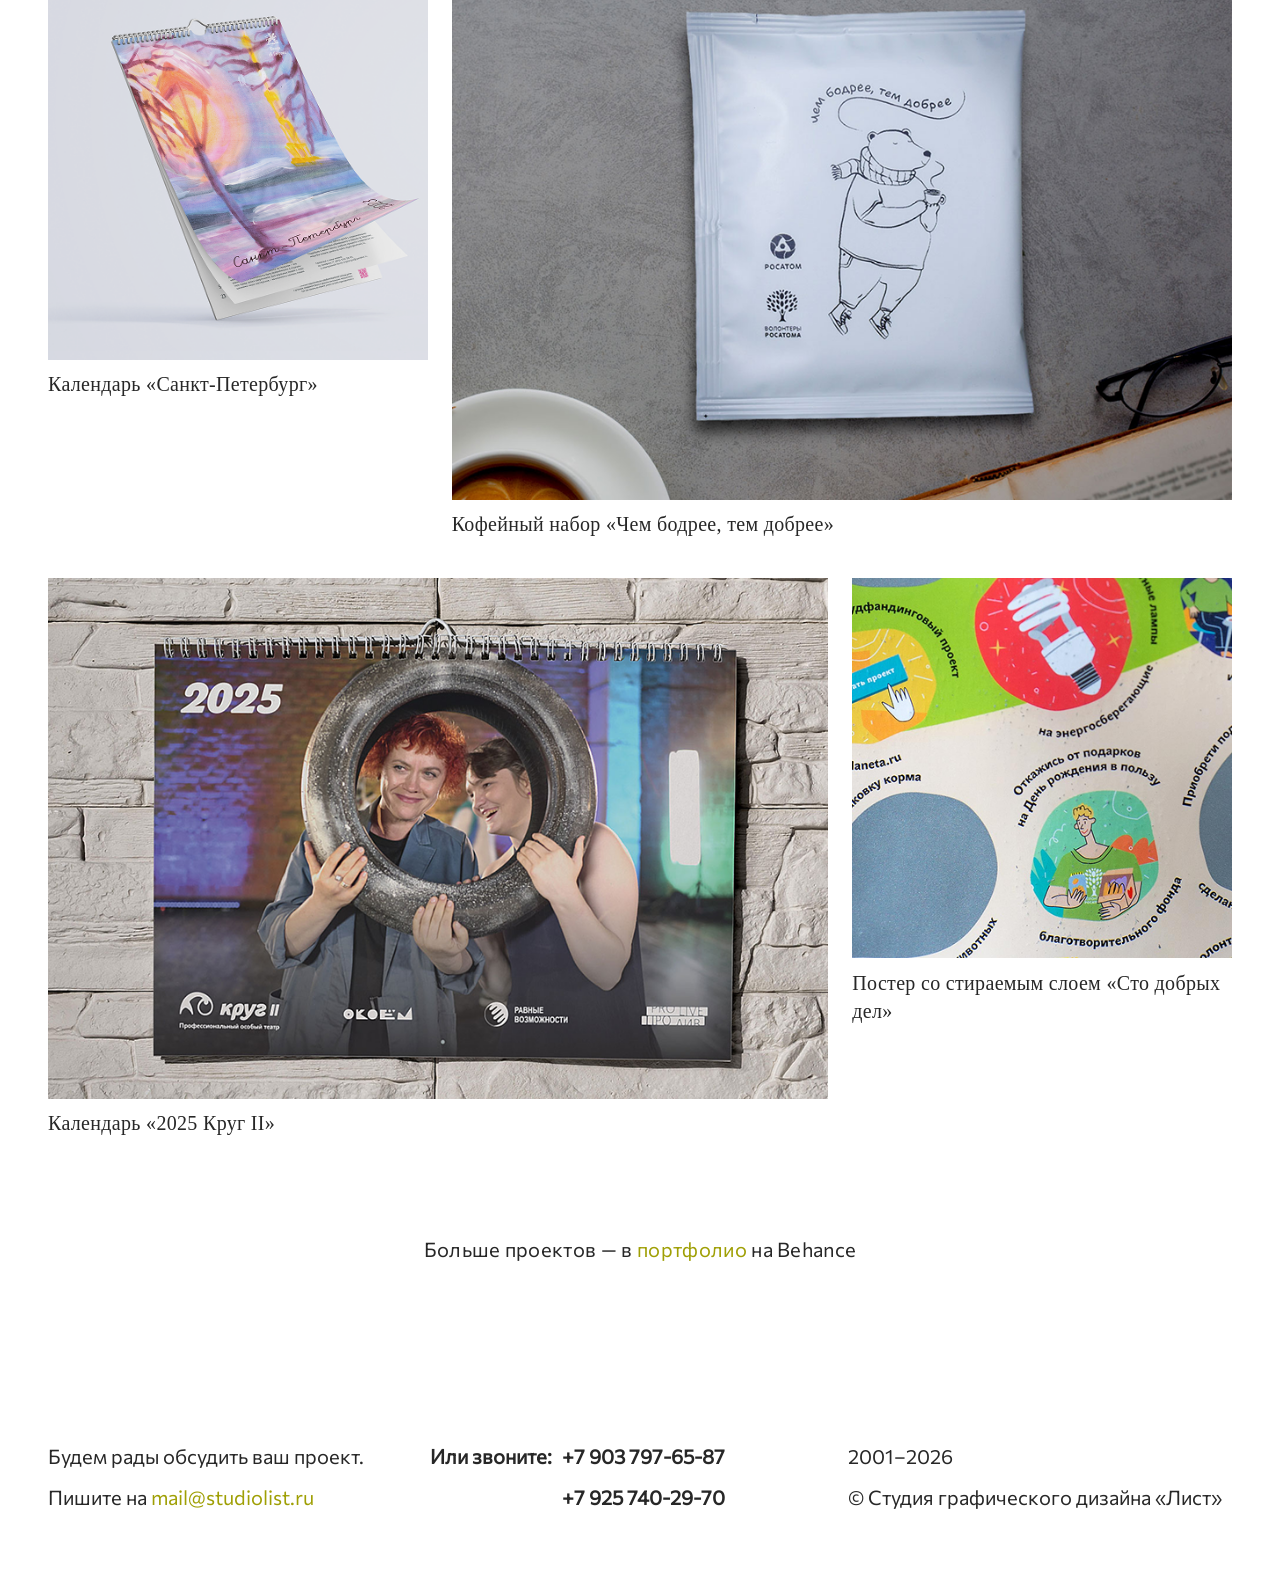
==== commit 7e72eb77: "2 commit" ====
--- a/index.html
+++ b/index.html
@@ -3,7 +3,7 @@
 <head>
     <meta charset="UTF-8">
     <meta name="viewport" content="width=device-width, initial-scale=1.0">
-    <title>Document</title>
+    <title>Лист - студия графического дизайна</title>
     <link rel="stylesheet" href="assets/styles/normalize.css">
     <link rel="stylesheet" href="assets/components/slider/itc-slider.css">
     <link rel="stylesheet" href="assets/styles/main.css">
--- a/assets/styles/main.css
+++ b/assets/styles/main.css
@@ -159,7 +159,7 @@
 
     background: var(--accent-color);
     /* backdrop-filter: blur(12px);
-    -webkit-backdrop-filter: blur(12px); */
+    backdrop-filter: blur(12px); */
 
 
     transition: 
@@ -186,7 +186,7 @@
 
 .logo-link{
     display: flex;
-    -webkit-transition: 0.5s ease;
+    transition: 0.5s ease;
     text-decoration: none;
 }
 .logo-link:hover {
@@ -243,13 +243,13 @@
   background: rgba(100,100,200,0);
   bottom: 0;
   position: absolute;
-  -webkit-transition: 0.5s ease;
+  transition: 0.5s ease;
 }
 
 .menu-links li {
   float: left;
   padding: 0 19px;
-  -webkit-transition: 0.5s ease;
+  transition: 0.5s ease;
   font-size: 20px;
     letter-spacing: 0rem;
 
@@ -417,13 +417,13 @@
 
 .gallery-item {
     margin-bottom: 34px;
-    -webkit-transition: 0.5s ease;
+    transition: 0.5s ease;
 }
 
 .gallery-item img {
     width: 100%;
     align-self: center;
-  -webkit-transition: 0.5s ease;
+  transition: 0.5s ease;
 }
 
 .gallery-row:nth-child(odd) .gallery-item:first-child,
@@ -597,7 +597,7 @@
     /* bottom: 40px; */
     display: flex;
     bottom: -400px;
-    -webkit-transition: 1.5s ease;
+    transition: 1.5s ease;
 
     position: fixed;
     flex-wrap: wrap;
@@ -781,7 +781,7 @@
 
 @font-face {
     font-family: "Commissioner"; 
-    src: url("./fonts/Commissioner.ttf") format("truetype"); 
+    src: url("fonts/Commissioner.ttf") format("truetype"); 
     font-style: normal; 
     font-weight: normal; 
 }
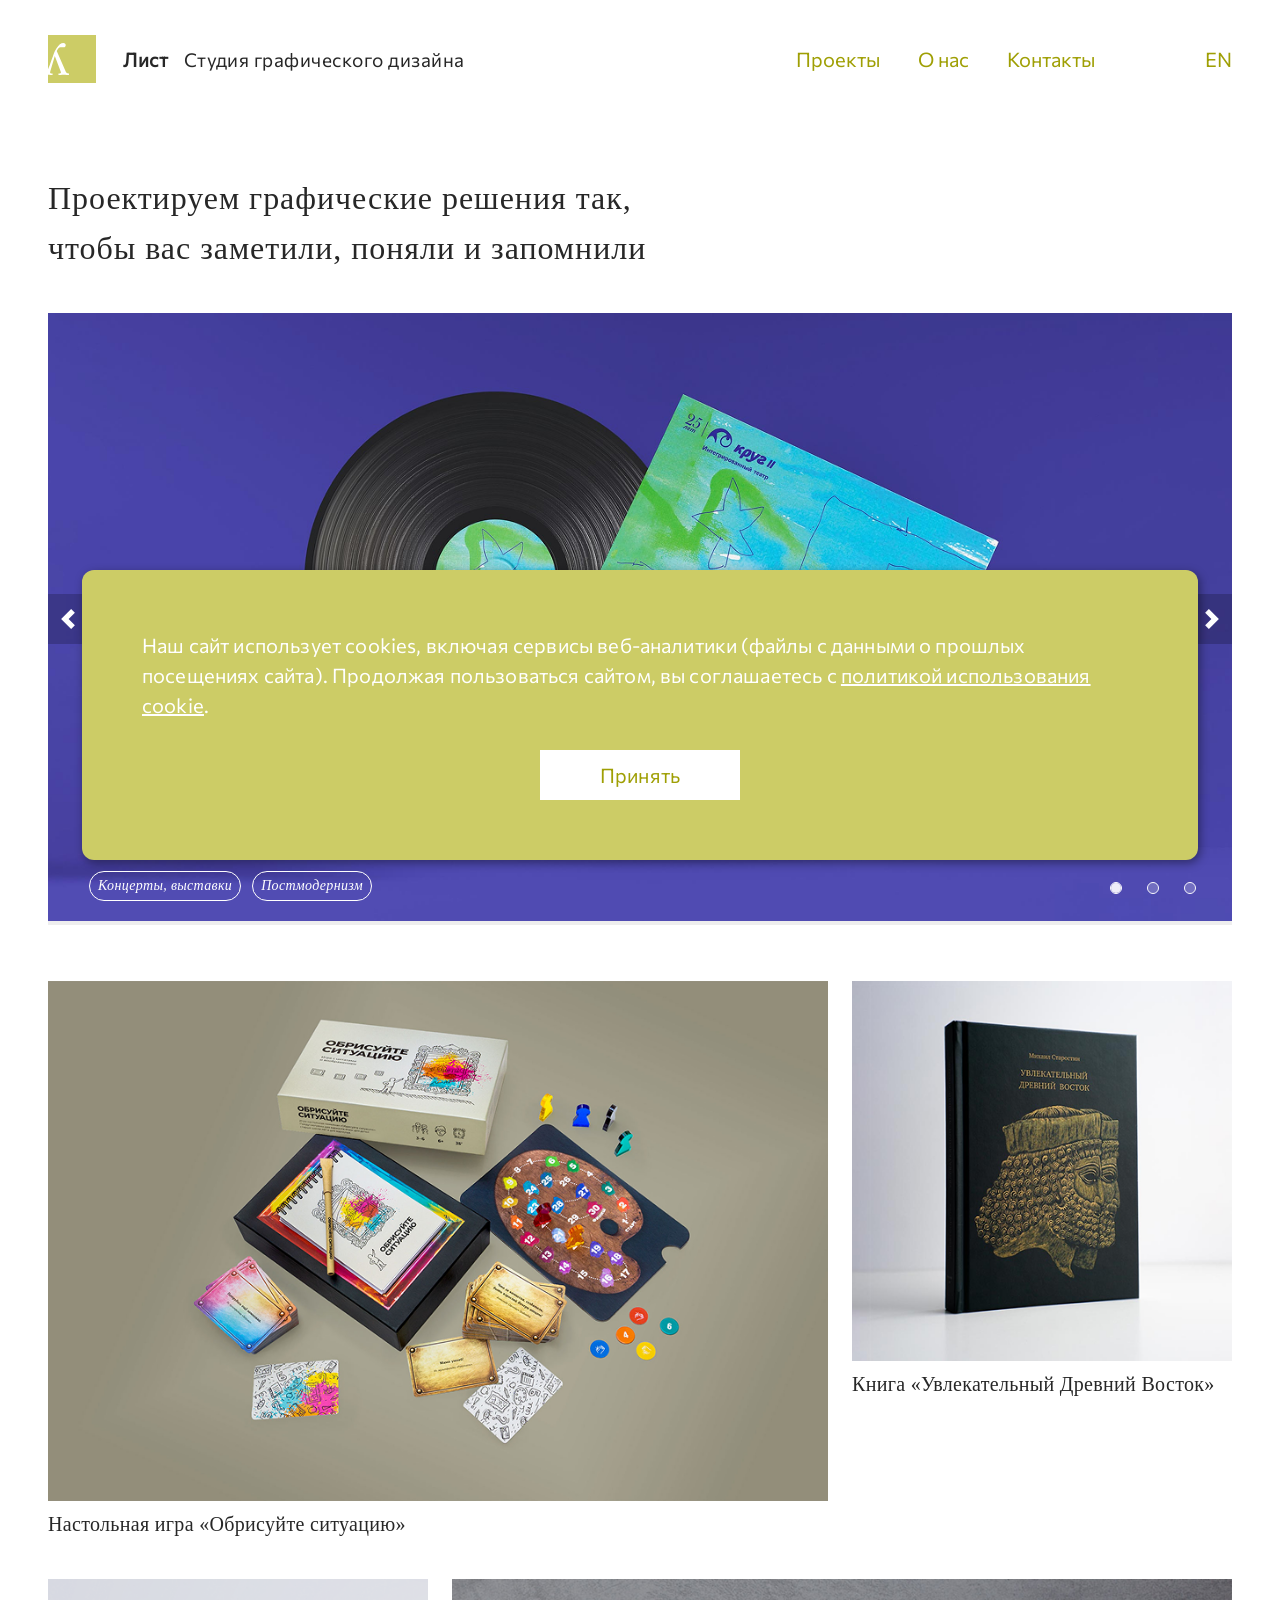
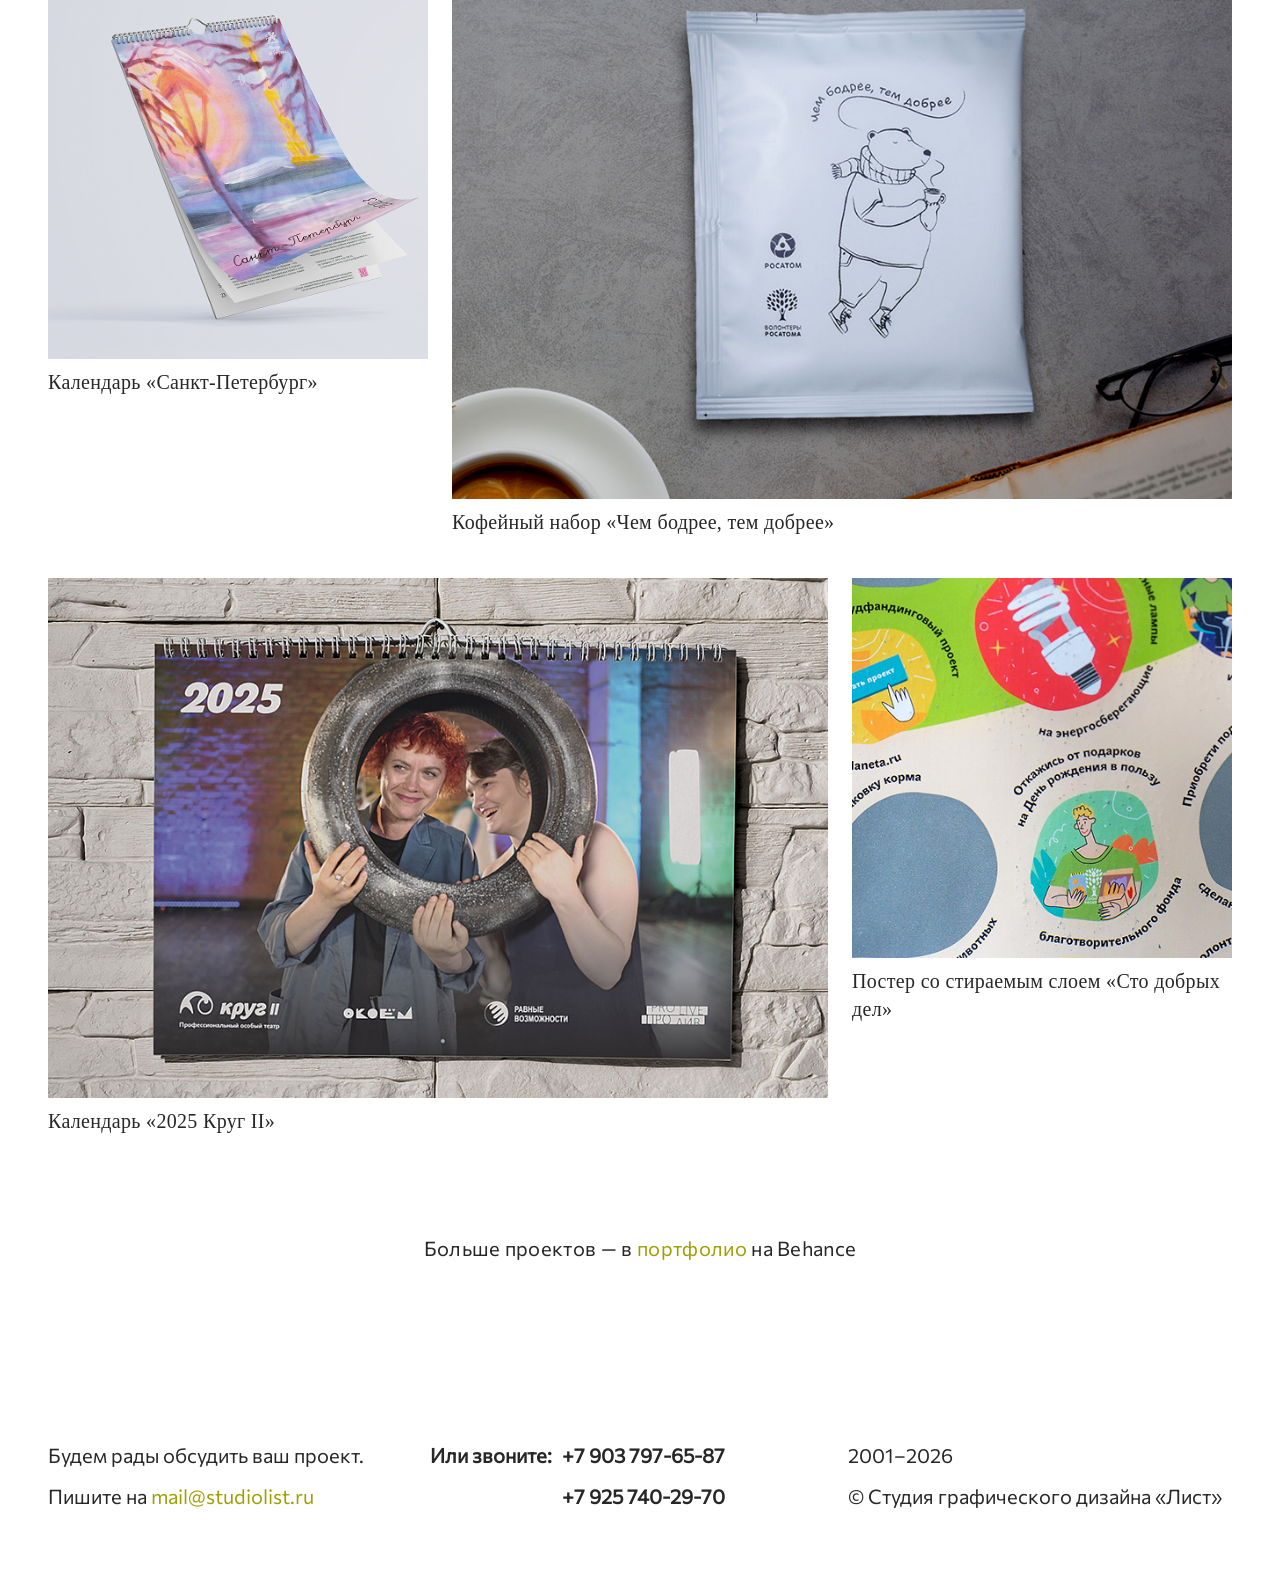
==== commit 758ea9da: "pravki" ====
--- a/index.html
+++ b/index.html
@@ -52,10 +52,10 @@
         </section>
 
         <!-- Слайдер -->
-        <section class="slider-main">
-            <div class="container">
-
-                <div class="itc-slider" data-slider="itc-slider" data-effect="fade" data-autoplay="true" data-interval="5000">
+        <section class="slider-main scroll-animate">
+            <div class="container">
+
+                <div class="itc-slider" data-slider="itc-slider" data-effect="fade" data-autoplay="true" data-interval="4000">
                     <div class="itc-slider-wrapper">
                         <div class="itc-slider-items">
                             <div class="itc-slider-item">
@@ -70,7 +70,7 @@
                                         </a>
                                     </div>
                                 </div>
-                                <img src="assets/img/slider/Rectangle 11.png" alt="">
+                                <a href="project_2.html"><img src="assets/img/slider/Rectangle 11.png" alt=""></a>
                             </div>
                             <div class="itc-slider-item">
                                 <div class="itc-slider-text">
@@ -84,11 +84,11 @@
                                         </a>
                                     </div>
                                 </div>
-                                <img src="assets/img/slider/SLIDER.png" alt="">
+                                <a href="project_1.html"><img src="assets/img/slider/SLIDER.png" alt=""></a>
                             </div>
                             <div class="itc-slider-item">
                                 <div class="itc-slider-text">
-                                    <h3>Настольная игра «Эконариум»</h3>
+                                    <a href="project_1.html"><h3>Настольная игра «Эконариум»</h3></a>
                                     <div class="itc-slider-tags">
                                         <a href="#" class="itc-slider-tag">
                                             Настольные игры
@@ -98,7 +98,7 @@
                                         </a>
                                     </div>
                                 </div>
-                                <img src="assets/img/slider/Rectangle 12.png" alt="">
+                                <a href="project_1.html"><img src="assets/img/slider/Rectangle 12.png" alt=""></a>
                             </div>
                         </div>
                     </div>
@@ -107,6 +107,9 @@
                         <li class="itc-slider-indicator" data-slide-to="1"></li>
                         <li class="itc-slider-indicator" data-slide-to="2"></li>
                     </ol>
+                    <!-- Кнопки для перехода к предыдущему и следующему слайду -->
+                    <button class="itc-slider-btn itc-slider-btn-prev"></button>
+                    <button class="itc-slider-btn itc-slider-btn-next"></button>
                 </div>
 
             </div>
@@ -118,7 +121,7 @@
             <div class="container">
                 
                 <div class="gallery-row">
-                    <div class="gallery-item">
+                    <div class="gallery-item scroll-animate loading="lazy"">
                         <a href="project_1.html">
                             <img src="assets/img/gallery/Rectangle 1.png" alt="">
                         </a>
@@ -126,7 +129,7 @@
                             Настольная игра «Обрисуйте ситуацию»
                         </h3>
                     </div>
-                    <div class="gallery-item">
+                    <div class="gallery-item scroll-animate" loading="lazy">
                         <a href="project_2.html">
                             <img src="assets/img/gallery/Rectangle 2.png" alt="">
                         </a>
@@ -137,7 +140,7 @@
                 </div>
                 
                 <div class="gallery-row">
-                    <div class="gallery-item">
+                    <div class="gallery-item scroll-animate" loading="lazy">
                         <a href="project_2.html">
                             <img src="assets/img/gallery/Rectangle 3.png" alt="">
                         </a>
@@ -145,7 +148,7 @@
                             Календарь «Санкт-Петербург» 
                         </h3>
                     </div>
-                    <div class="gallery-item">
+                    <div class="gallery-item scroll-animate" loading="lazy">
                         <a href="#">
                             <img src="assets/img/gallery/Rectangle 4.png" alt="">
                         </a>
@@ -156,7 +159,7 @@
                 </div>
                 
                 <div class="gallery-row">
-                    <div class="gallery-item">
+                    <div class="gallery-item scroll-animate" loading="lazy">
                         <a href="#">
                             <img src="assets/img/gallery/Rectangle 5.png" alt="">
                         </a>
@@ -164,7 +167,7 @@
                             Календарь «2025 Круг II»
                         </h3>
                     </div>
-                    <div class="gallery-item">
+                    <div class="gallery-item scroll-animate" loading="lazy">
                         <a href="#">
                             <img src="assets/img/gallery/Rectangle 6.png" alt="">
                         </a>
@@ -189,7 +192,7 @@
 
 
 
-    <footer class="footer">
+    <footer class="footer scroll-animate">
         <div class="container">
             <div class="footer-flex"><div class="footer-flex-2">
                 <div class="footer-col-1">
--- a/assets/components/slider/itc-slider.css
+++ b/assets/components/slider/itc-slider.css
@@ -155,6 +155,14 @@
 line-height: 28px;
 color: #FFFFFF;
   letter-spacing: 0.02rem;
+  transition: 0.2s ease;
+}
+
+.itc-slider-tag:hover {
+  background-color: var(--logo-tags-color);
+  color: #fff;
+  border-color: transparent;
+  text-decoration: none;
 }
 
 @media screen and (max-width: 480px) {
--- a/assets/styles/main.css
+++ b/assets/styles/main.css
@@ -12,7 +12,7 @@
 
     
     --accent-color: #fff;
-    /* --header-color: rgba(255, 255, 255, 0.85); */
+    --header-color: rgba(255, 255, 255, 0.85);
     --text-color: #272727;
     --link-menu-color: #9F9F04;
     --logo-tags-color: #CCCC66;
@@ -66,6 +66,7 @@
 a {
     color: var(--link-menu-color);
     text-decoration: none;
+    transition: 0.2s ease;
 }
 a:hover {
     text-decoration: underline;
@@ -157,9 +158,9 @@
     width: 100%;
     z-index: 1000;
 
-    background: var(--accent-color);
-    /* backdrop-filter: blur(12px);
-    backdrop-filter: blur(12px); */
+    /* background: var(--header-color);
+    backdrop-filter: blur(12px);
+    -webkit-backdrop-filter: blur(12px); */
 
 
     transition: 
@@ -239,9 +240,9 @@
 
 .underbar{
   width: 0;
-  height: 5px;
-  background: rgba(100,100,200,0);
+  height: 1px;
   bottom: 0;
+  right:0;
   position: absolute;
   transition: 0.5s ease;
 }
@@ -252,31 +253,46 @@
   transition: 0.5s ease;
   font-size: 20px;
     letter-spacing: 0rem;
-
-}
-
-
-  .menu-links li:nth-of-type(1):hover ~ .underbar{
+}
+
+
+  .menu-links li:nth-of-type(1).active ~ .underbar  {
     right: 356px;
     width: 82px;
     background: var(--link-menu-color);
   }
 
-  .menu-links li:nth-of-type(2):hover ~ .underbar{
+  .menu-links li:nth-of-type(2).active ~ .underbar  {
     right: 266px;
     width: 50px;
     background: var(--link-menu-color);
   }
-  .menu-links li:nth-of-type(3):hover ~ .underbar{
+  .menu-links li:nth-of-type(3).active ~ .underbar  {
     right: 137px;
     width: 89px;
-    height: 1px;
+    background: var(--link-menu-color);
+  }
+
+
+  .menu-links li:nth-of-type(1):hover ~ .underbar  {
+    right: 356px;
+    width: 82px;
+    background: var(--link-menu-color);
+  }
+
+  .menu-links li:nth-of-type(2):hover ~ .underbar  {
+    right: 266px;
+    width: 50px;
+    background: var(--link-menu-color);
+  }
+  .menu-links li:nth-of-type(3):hover ~ .underbar {
+    right: 137px;
+    width: 89px;
     background: var(--link-menu-color);
   }
   .menu-links li:nth-of-type(4):hover ~ .underbar{
     right: 0px;
     width: 25px;
-    height: 1px;
     background: var(--link-menu-color);
   }
 
@@ -419,6 +435,10 @@
     margin-bottom: 34px;
     transition: 0.5s ease;
 }
+.gallery-item a {
+    display: flex;
+    overflow: hidden;
+}
 
 .gallery-item img {
     width: 100%;
@@ -446,11 +466,11 @@
     line-height: 28px;
     color: var(--text-color);
     letter-spacing: 0.02rem;
-    margin: 6px 0;
+    margin: 9px 0px 7px;
 }
 
 .gallery-item img:hover {
-    transform: scale(1.03);
+    transform: scale(1.04);
 
 }
 
@@ -691,6 +711,15 @@
     color: var(--logo-tags-color);
     letter-spacing: 0.02rem;
     white-space: nowrap;
+    transition: 0.2s ease;
+}
+
+.tag-project:hover {
+    background-color: var(--logo-tags-color);
+    color: #fff;
+    border-color: transparent;
+    transition: 0.2s ease;
+    text-decoration: none;
 }
 .second-tags {
     margin-top: 10px;
@@ -772,6 +801,27 @@
     font-weight: bold;
 }
 
+.scroll-animate {
+  opacity: 0;
+  transform: translateY(120px);
+  transition: 
+    transform 0.7s cubic-bezier(.22,.61,.36,1),
+    opacity 0.5s ease;
+  will-change: transform, opacity;
+}
+
+.scroll-animate.is-visible {
+  opacity: 1;
+  transform: translateY(0);
+}
+
+/* отключение анимации */
+.scroll-animate.no-animation {
+  transition: none !important;
+}
+
+.scroll-animate:nth-child(1) { transition-delay: 0.1s; }
+.scroll-animate:nth-child(2) { transition-delay: 0.3s; }
 
 /* Media */
 
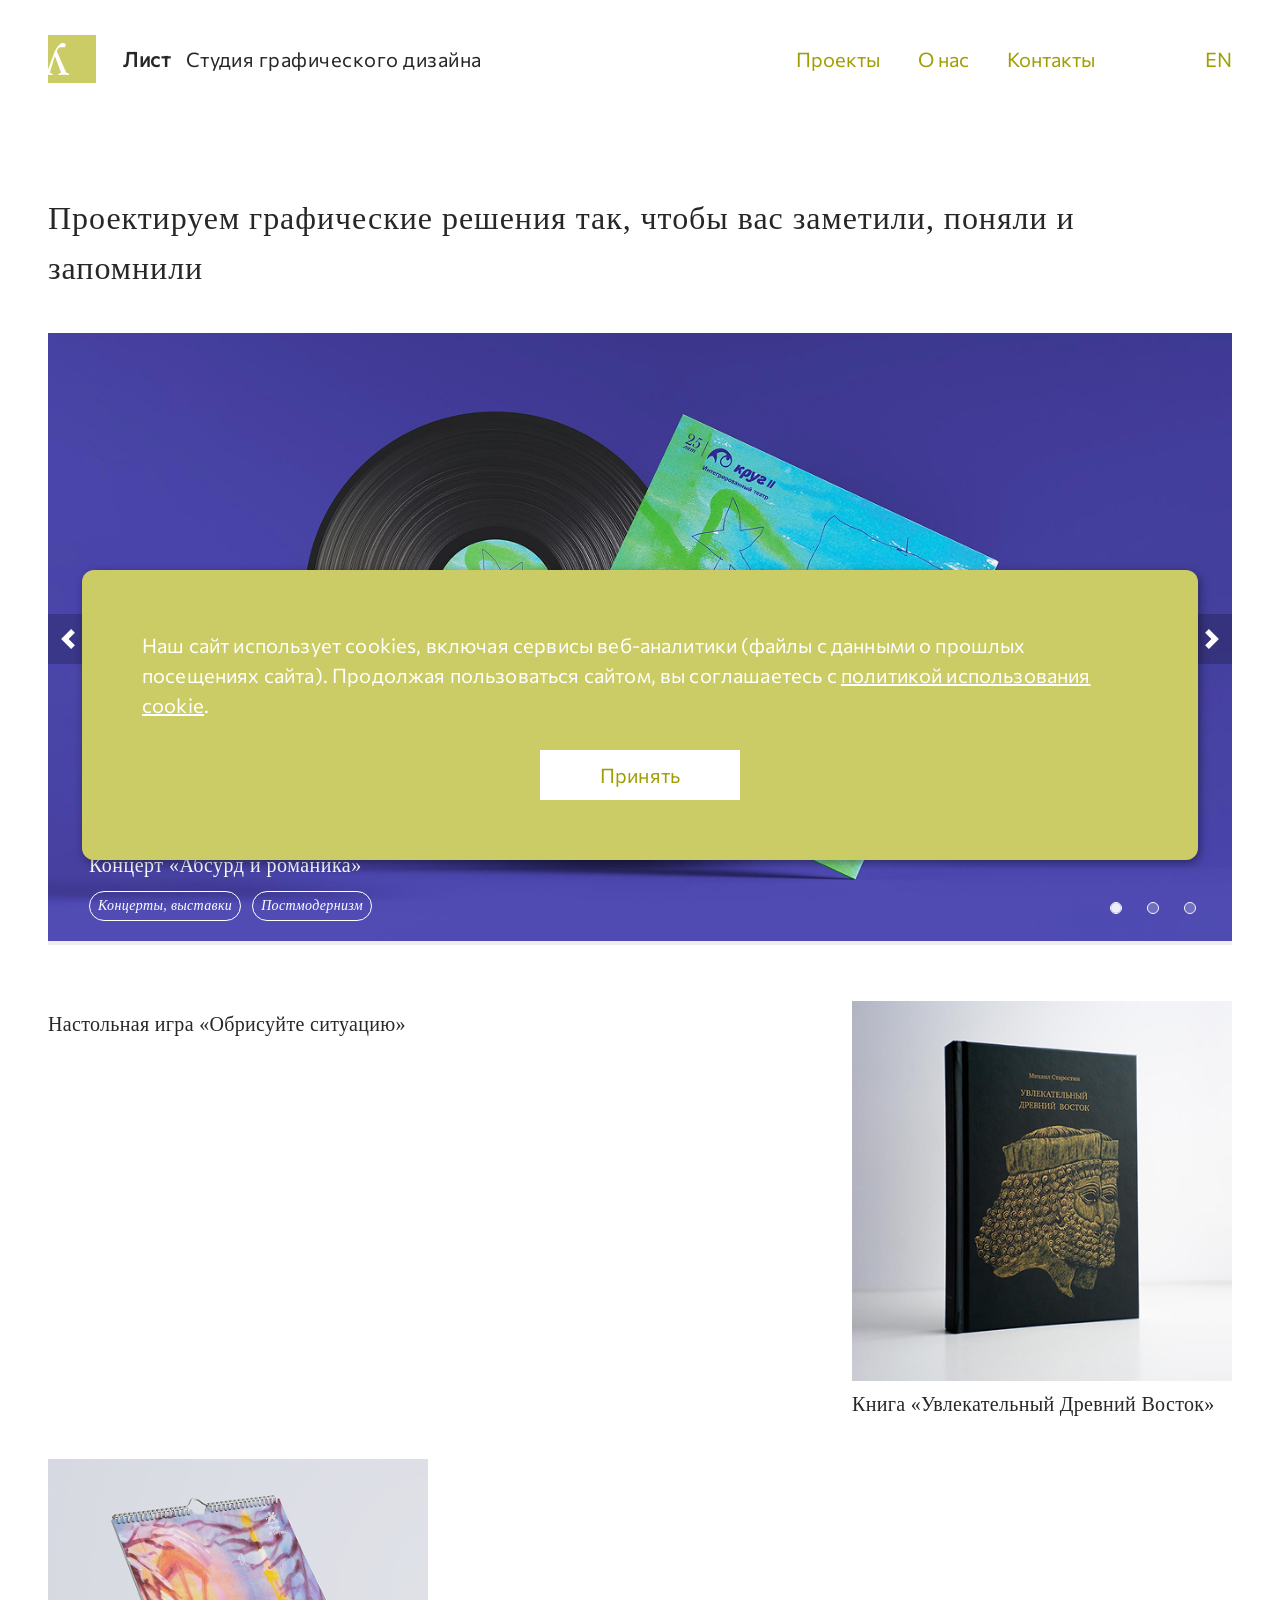
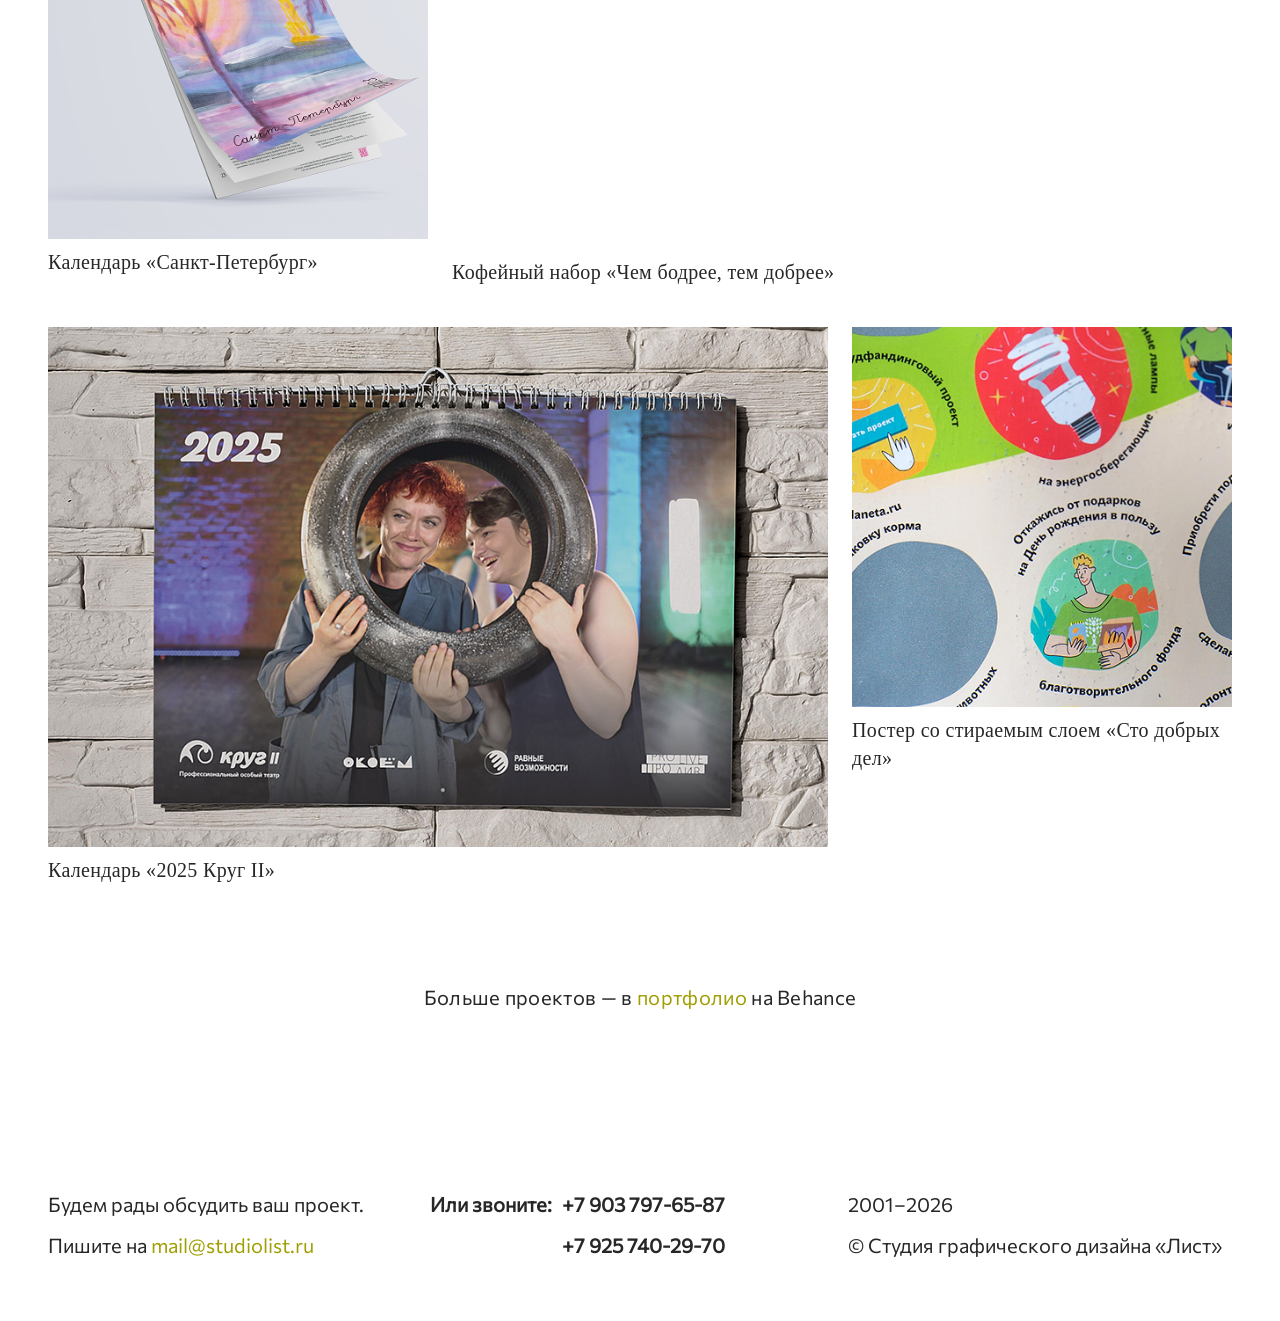
==== commit 020d96a2: "pravki Ika" ====
--- a/index.html
+++ b/index.html
@@ -10,30 +10,31 @@
 </head>
 <body class="page-content">
     <!-- Header -->
-    <header class="header">
-
-        <div class="container">
-            <nav class="navbar">
-                <div class="logo">
-                    <div class="img-logo"><img src="assets/img/logo.svg" alt=""></div>
-                    <h3 class="title-logo">
-                        Лист
-                    </h3>
-                    <h3 class="text-logo">Студия графического дизайна</h3>
-                </div>
-            
-                <!-- Хак для мобильного меню (checkbox) -->
-                <input type="checkbox" id="menu-toggle">
-                <label for="menu-toggle" class="menu-icon"></label>
-                
-                <ul class="menu-links">
-                    <li><a href="projects.html">Проекты</a></li>
-                    <li><a href="about.html">О нас</a></li>
-                    <li><a href="contacts.html">Контакты</a></li>
-                    <li class="lang"><a href="#">EN</a></li>
-                    <div class="underbar"></div>
-                </ul>
-            </nav>
+    <header>
+        <div class="header">
+            <div class="container">
+                <nav class="navbar">
+                    <div class="logo">
+                        <div class="img-logo"><img src="assets/img/logo.svg" alt=""></div>
+                        <h3 class="title-logo">
+                            Лист
+                        </h3>
+                        <h3 class="text-logo">Студия графического дизайна</h3>
+                    </div>
+                
+                    <!-- Хак для мобильного меню (checkbox) -->
+                    <input type="checkbox" id="menu-toggle">
+                    <label for="menu-toggle" class="menu-icon"></label>
+                    
+                    <ul class="menu-links">
+                        <li><a href="projects.html">Проекты</a></li>
+                        <li><a href="about.html">О нас</a></li>
+                        <li><a href="contacts.html">Контакты</a></li>
+                        <li class="lang"><a href="#">EN</a></li>
+                        <div class="underbar"></div>
+                    </ul>
+                </nav>
+            </div>
         </div>
     </header>
 
@@ -45,7 +46,7 @@
         <section>
             <div class="container">
                 <h1 class="main-title">
-                    Проектируем графические решения так, <br>
+                    Проектируем графические решения так, 
                     чтобы вас заметили, поняли и запомнили
                 </h1>
             </div>
@@ -123,7 +124,7 @@
                 <div class="gallery-row">
                     <div class="gallery-item scroll-animate loading="lazy"">
                         <a href="project_1.html">
-                            <img src="assets/img/gallery/Rectangle 1.png" alt="">
+                            <img src="assets/img/gallery/ar-broch-gif-1332x888.gif" alt="">
                         </a>
                         <h3 class="gallery-item-title">
                             Настольная игра «Обрисуйте ситуацию»
@@ -150,7 +151,11 @@
                     </div>
                     <div class="gallery-item scroll-animate" loading="lazy">
                         <a href="#">
-                            <img src="assets/img/gallery/Rectangle 4.png" alt="">
+                            <video autoplay loop muted playsinline>
+                                <source
+                                    src="assets/img/gallery/ar-broch-gif-1332x888.mp4"
+                                    type="video/mp4" />
+                                </video>
                         </a>
                         <h3 class="gallery-item-title">
                             Кофейный набор «Чем бодрее, тем добрее»
@@ -192,7 +197,7 @@
 
 
 
-    <footer class="footer scroll-animate">
+    <footer class="footer">
         <div class="container">
             <div class="footer-flex"><div class="footer-flex-2">
                 <div class="footer-col-1">
--- a/assets/styles/main.css
+++ b/assets/styles/main.css
@@ -17,7 +17,6 @@
     --link-menu-color: #9F9F04;
     --logo-tags-color: #CCCC66;
     --bg-img: none;
-    
 }
 
 
@@ -33,7 +32,7 @@
     flex-direction: column;
     min-height: 100vh; /* Минимальная высота - вся видимая область */
     margin: 0;
-    margin-top: 163px;
+    overflow-x: hidden;
 }
 
 body, body .header {
@@ -62,6 +61,9 @@
     margin: 0 auto;
 }
 
+video {
+    clip-path: inset(1px 2px);
+}
 
 a {
     color: var(--link-menu-color);
@@ -93,7 +95,7 @@
     font-size: 32px;
     line-height: 50px;
     color: var(--text-color);
-    letter-spacing: 0.08rem;
+    letter-spacing: 0;
     margin-bottom: 30px;
 }
 
@@ -151,38 +153,47 @@
 
 /* Header */
 
+header {
+    position: relative;
+    margin-bottom: 183px;
+}
+
 .header {
+    position: absolute;
+    top: 15px;
+    left: 0;
+    z-index: 1000;
+    align-items: center;
+    width: 100%;
+
+    /* background: var(--header-color);
+    backdrop-filter: blur(12px);
+    -webkit-backdrop-filter: blur(12px); */
+
+    transition: 
+        transform 0.35s cubic-bezier(.4,0,.2,1),
+        opacity 0.35s ease;
+
+    opacity: 1;
+
+    height: 88px;
+    padding: 20px 0;
+}
+
+.header.hidden {
+    transform: translateY(-100%);
+    opacity: 0;
+}
+.header.is-fixed {
     position: fixed;
     top: 0;
     left: 0;
     width: 100%;
-    z-index: 1000;
-
-    /* background: var(--header-color);
-    backdrop-filter: blur(12px);
-    -webkit-backdrop-filter: blur(12px); */
-
-
-    transition: 
-        transform 0.35s cubic-bezier(.4,0,.2,1),
-        opacity 0.35s ease;
-
-    transform: translateY(0);
-    opacity: 1;
-
-
-    height: 120px;
-    padding-top: 35px;
-
-}
-.header.hidden {
-    transform: translateY(-100%);
-    opacity: 0;
 }
 
 .logo {
     display: flex;
-    height: 48px;
+    align-items: center;
 }
 
 .logo-link{
@@ -194,6 +205,10 @@
     text-decoration: none;
 }
 
+.img-logo {
+    display: flex;
+    align-items: center;
+}
 .img-logo > * {
     width: 48px;
     height: 48px;
@@ -203,9 +218,10 @@
 
 .title-logo,.text-logo {
     letter-spacing: 0.03rem;
-    margin-top: 10px;
-    font-weight: 400;
-    font-size: 19px;
+    margin-top: 0;
+    margin-bottom: 0;
+    font-weight: 400;
+    font-size: 20px;
     font-family: Commissioner, sans-serif;
     font-weight: 400;
     line-height: 30px;
@@ -223,10 +239,11 @@
 .navbar {
     display: flex;
     justify-content: space-between;
+    align-items: center;
 }
 
 .menu-links {
-    margin: 9px 0 0 0;
+    margin: 0;
     list-style: none;
     letter-spacing: 0rem;
     position: relative;
@@ -241,7 +258,7 @@
 .underbar{
   width: 0;
   height: 1px;
-  bottom: 0;
+  bottom: -10px;
   right:0;
   position: absolute;
   transition: 0.5s ease;
@@ -253,6 +270,7 @@
   transition: 0.5s ease;
   font-size: 20px;
     letter-spacing: 0rem;
+    margin: 0;
 }
 
 
@@ -311,7 +329,6 @@
     height: 13px;
     position: relative;
     cursor: pointer;
-    margin-top: 15px;
 }
 .menu-icon::before,
 .menu-icon::after {
@@ -440,10 +457,21 @@
     overflow: hidden;
 }
 
-.gallery-item img {
+.gallery-item img, .gallery-item video {
     width: 100%;
     align-self: center;
   transition: 0.5s ease;
+}
+.gallery-item video {
+    display: block;
+    object-fit: contain;
+    background-color: #fff;
+    margin: 0;
+    padding: 0;
+}
+.gallery-item img:hover, .gallery-item video:hover {
+    transform: scale(1.04);
+
 }
 
 .gallery-row:nth-child(odd) .gallery-item:first-child,
@@ -469,10 +497,6 @@
     margin: 9px 0px 7px;
 }
 
-.gallery-item img:hover {
-    transform: scale(1.04);
-
-}
 
 
 
@@ -853,7 +877,7 @@
     /* General */
 
     body {
-        margin-top: 158px;
+        margin-top: 10px;
     }
 
     .container {
@@ -861,10 +885,13 @@
     }
 
     /* Header */
-
+    header {
+        margin-bottom: 138px;
+    }
     .header {
-        height: 115px;
-        padding-top: 30px;
+        height: 88px;
+        padding: 20px 0;
+        top: 0;
     }
 
     .text-logo {
@@ -875,6 +902,11 @@
     
     .footer-flex-2 {
         width: 100%;
+    }
+    /* Slider */
+
+    .slider-main {
+    margin-top: 30px;
     }
 
     /* Gallery */
@@ -910,30 +942,30 @@
     /* General */
 
     body {
-        margin-top: 110px;
+        margin-top: 5px;
     }
     
     .container {
         padding: 0 20px;
-
+    }
     .page-title {
-        margin: 0 auto;
-        text-align: center;
-    }
+        margin-left: 13px
     }
 
     /* Header */
-
+    header {
+        margin-bottom: 123px;
+    }
     .header {
-        height: 85px;
-        padding-top: 20px;
+        height: 70px;
+        padding: 15px 0;
         font-size: 16px;
     }
 
+    
     .title-logo, .text-logo {
-        margin-top: 5px;
-    }
-    
+        font-size: 18px;
+    }
     .text-logo {
         display: block;
     }
@@ -945,18 +977,20 @@
 
   .menu-links {
     height: 100%;
-    transition: right 0.5s ease;
+    /* transition: right 0.5s ease; */
     position: fixed;
-    right: -370px;
     width: 360px;
     height: 100vh;
     display: flex;
-    top: 65px;
+    right: 0;
+    top: 70px;
     flex-direction: column;
     background-color: var(--logo-tags-color);
     color: #fff;
     z-index: 100;
     padding: 57px 70px;
+    transform: translateX(100%);
+    transition: transform 0.3s ease-in-out;
   }
 
   .menu-links li {
@@ -981,8 +1015,7 @@
 
   /* Показываем меню при клике на checkbox */
     #menu-toggle:checked ~ .menu-links {
-    display: flex;
-    right: 0px;
+    transform: translateX(0);
   }
 
   /* Footer */
@@ -1068,20 +1101,32 @@
 
     /* General */
 
-    body {
-        margin-top: 106px;
-    }
     
     .container, .container-text {
         padding: 0 15px;
     }
-
+    h1 {
+        font-size: 36px;
+    }
     h2 {
+        font-size: 28px;
         margin-bottom: 21px;
     }
     
     h3 {
+        font-size: 20px;
         letter-spacing: 0rem;
+    }
+
+    h4 {
+        font-size: 18px;
+    }
+    h5 {
+        font-size: 18px;
+    }
+
+     ul li, ol li {
+        font-size: 18px;
     }
     
 
@@ -1104,13 +1149,13 @@
 
     /* Header */
     
+    header {
+        margin-bottom: 92px;
+    }
+
     .header {
-        height: 80px;
+        height: 66px;
         font-size: 14px;
-    }
-
-    .title-logo, .text-logo {
-        margin-top: 2px;
     }
     
     .text-logo {
@@ -1120,16 +1165,22 @@
     .img-logo > * {
         width: 36px;
         height: 36px;
-    }
-
-    #menu-toggle, .menu-icon {
-        margin-top: 13px;
+        margin-right: 20px;
+    }
+
+    .menu-links {
+        top: 66px;
     }
 
     /* section */
 
-    .main-title {
+    h1.main-title {
         font-size: 20px;
+        line-height: 25px;
+    }
+
+        .slider-main {
+        margin-top: 20px;
     }
     
     /* Footer */
@@ -1286,21 +1337,23 @@
         margin-left: 0;
         margin-right: 0;
     }
+    .tag-project {
+        font-size: 10px;
+    }
 }
 
 @media screen and (max-width: 360px) {
 
     /* General */
 
-    body {
-        margin-top: 96px;
-    }
-    
     .container {
         padding: 0 10px;
     }
     
     /* Header */
+    header {
+        margin-bottom: 82px;
+    }
 
     .header {
         height: 80px;
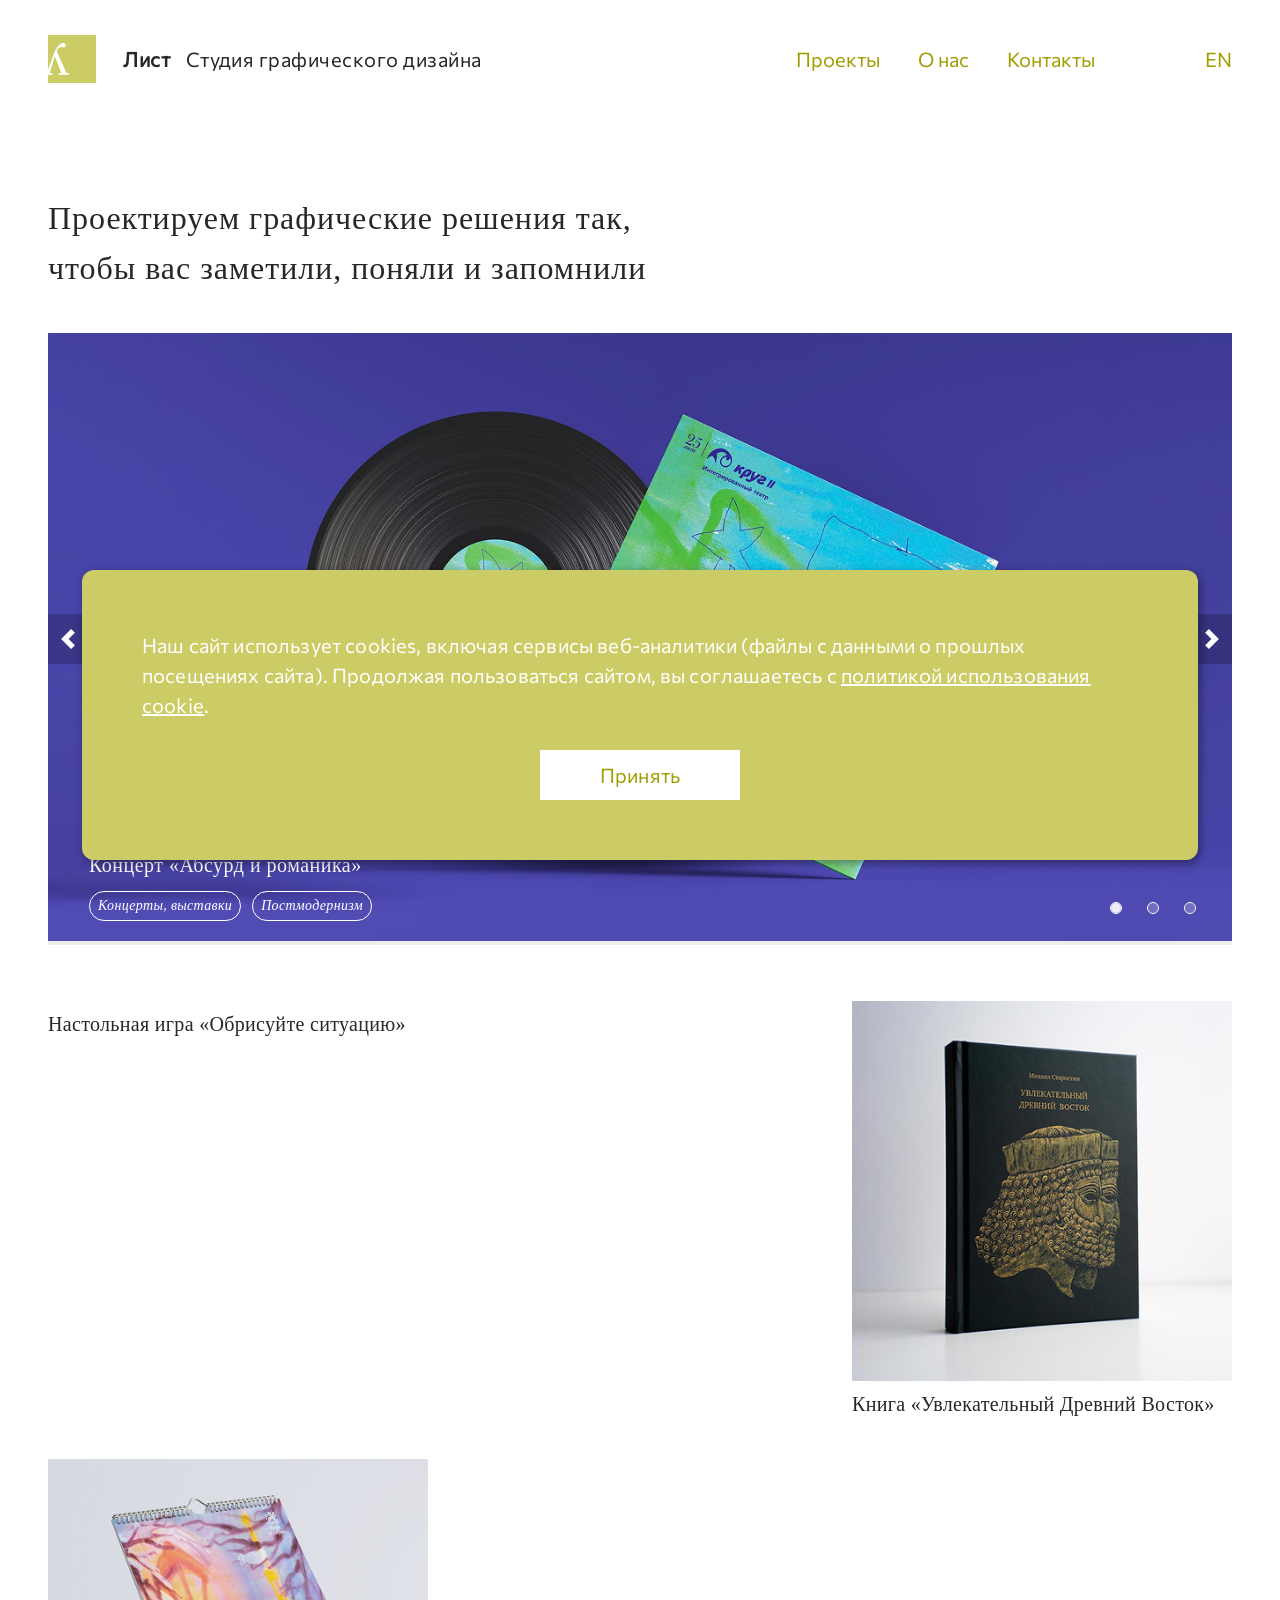
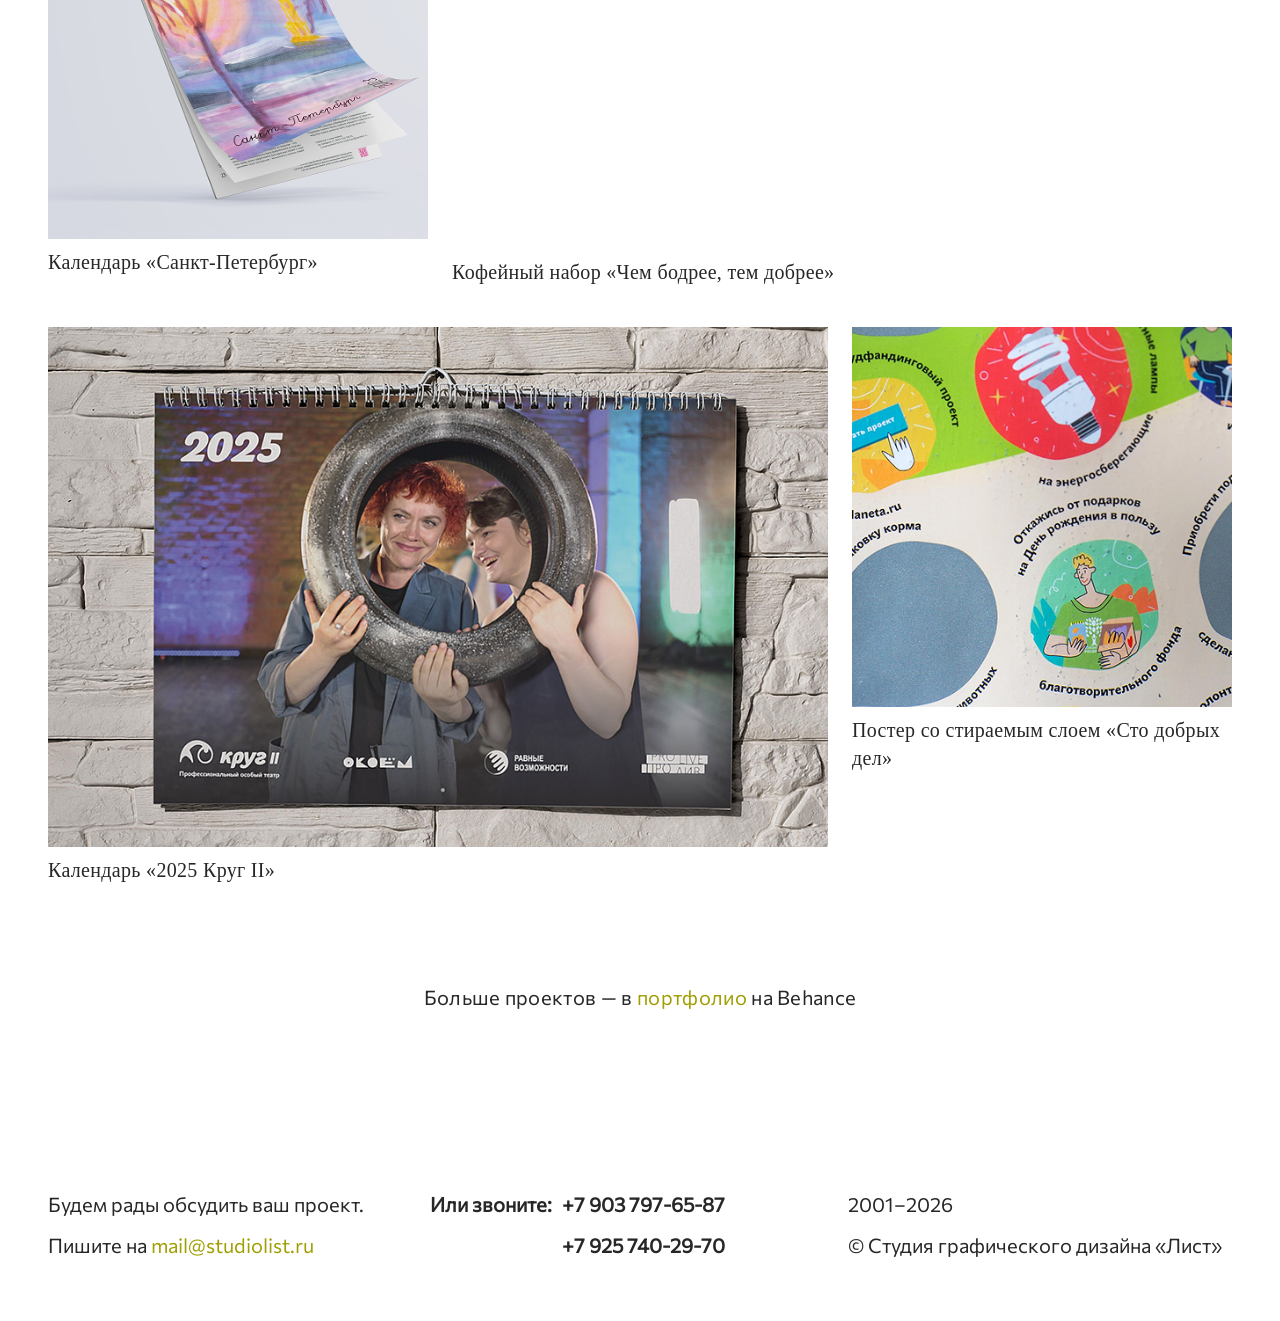
==== commit 51c04878: "fix ика2" ====
--- a/index.html
+++ b/index.html
@@ -46,7 +46,7 @@
         <section>
             <div class="container">
                 <h1 class="main-title">
-                    Проектируем графические решения так, 
+                    Проектируем графические решения так, <br class="br-none">
                     чтобы вас заметили, поняли и запомнили
                 </h1>
             </div>
--- a/assets/styles/main.css
+++ b/assets/styles/main.css
@@ -771,7 +771,7 @@
 .p-gallery-row-2 {
     margin-bottom: 25px;
 }
-.p-gallery-item  img {
+.p-gallery-item  img, .p-gallery-item  video{
     width: 100%;
 }
 .p-gallery-row-2 {
@@ -1037,6 +1037,10 @@
         flex-grow: 1;
     }
 
+    .br-none {
+        display: none;
+    }
+
   /* Slider */
 
   .slider-main .itc-slider-item img {
